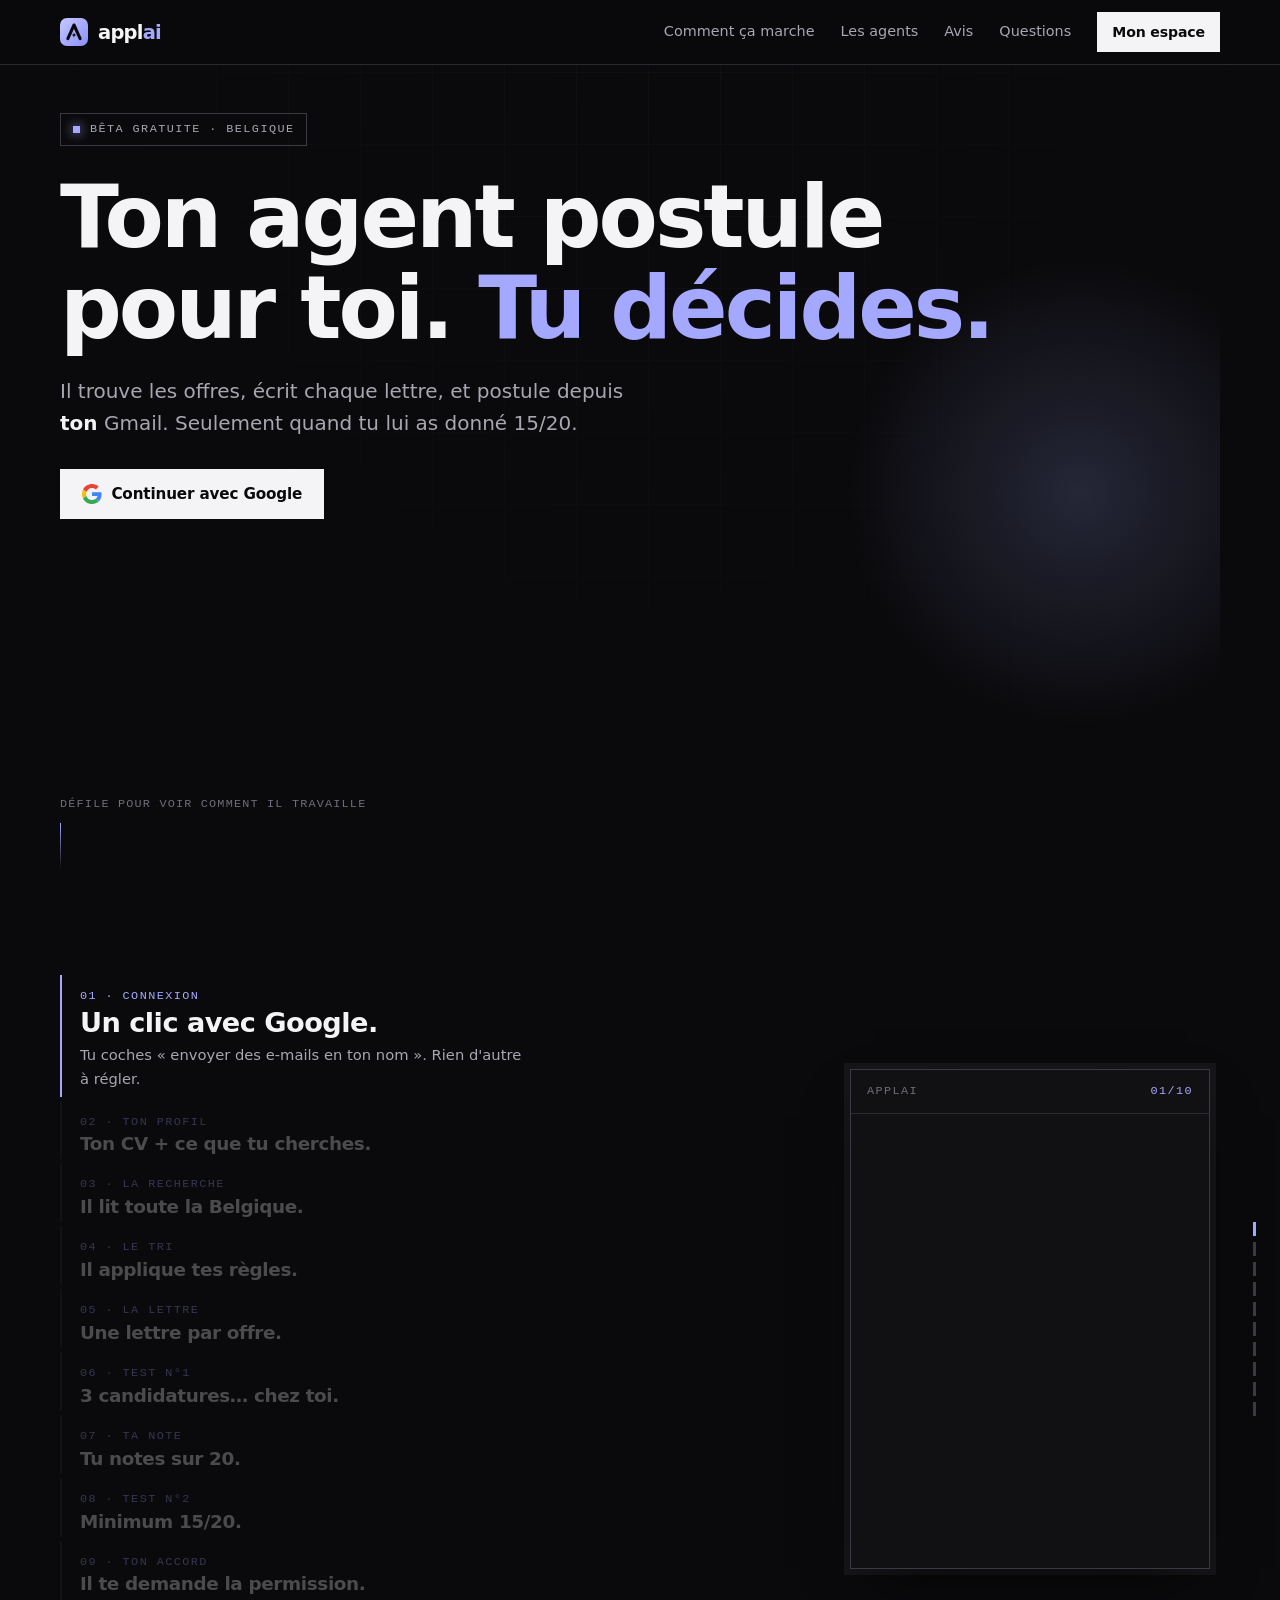
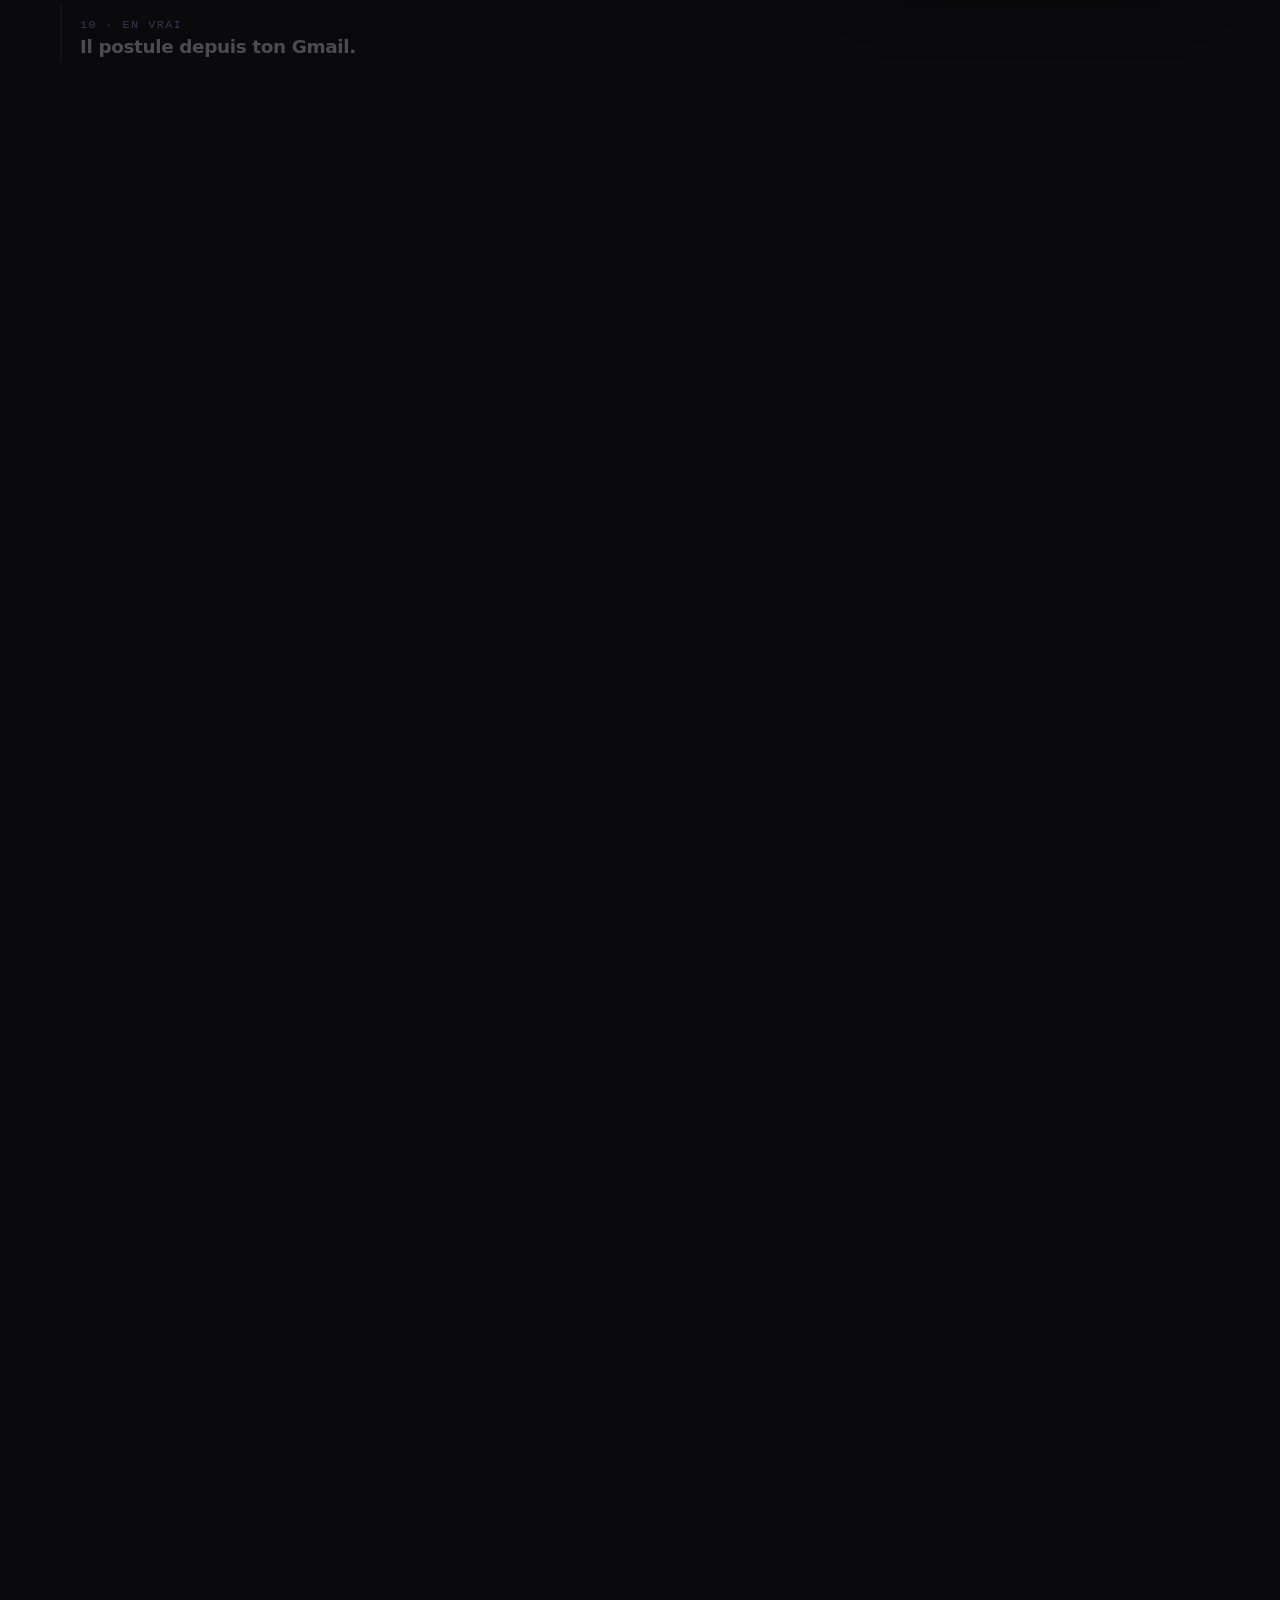
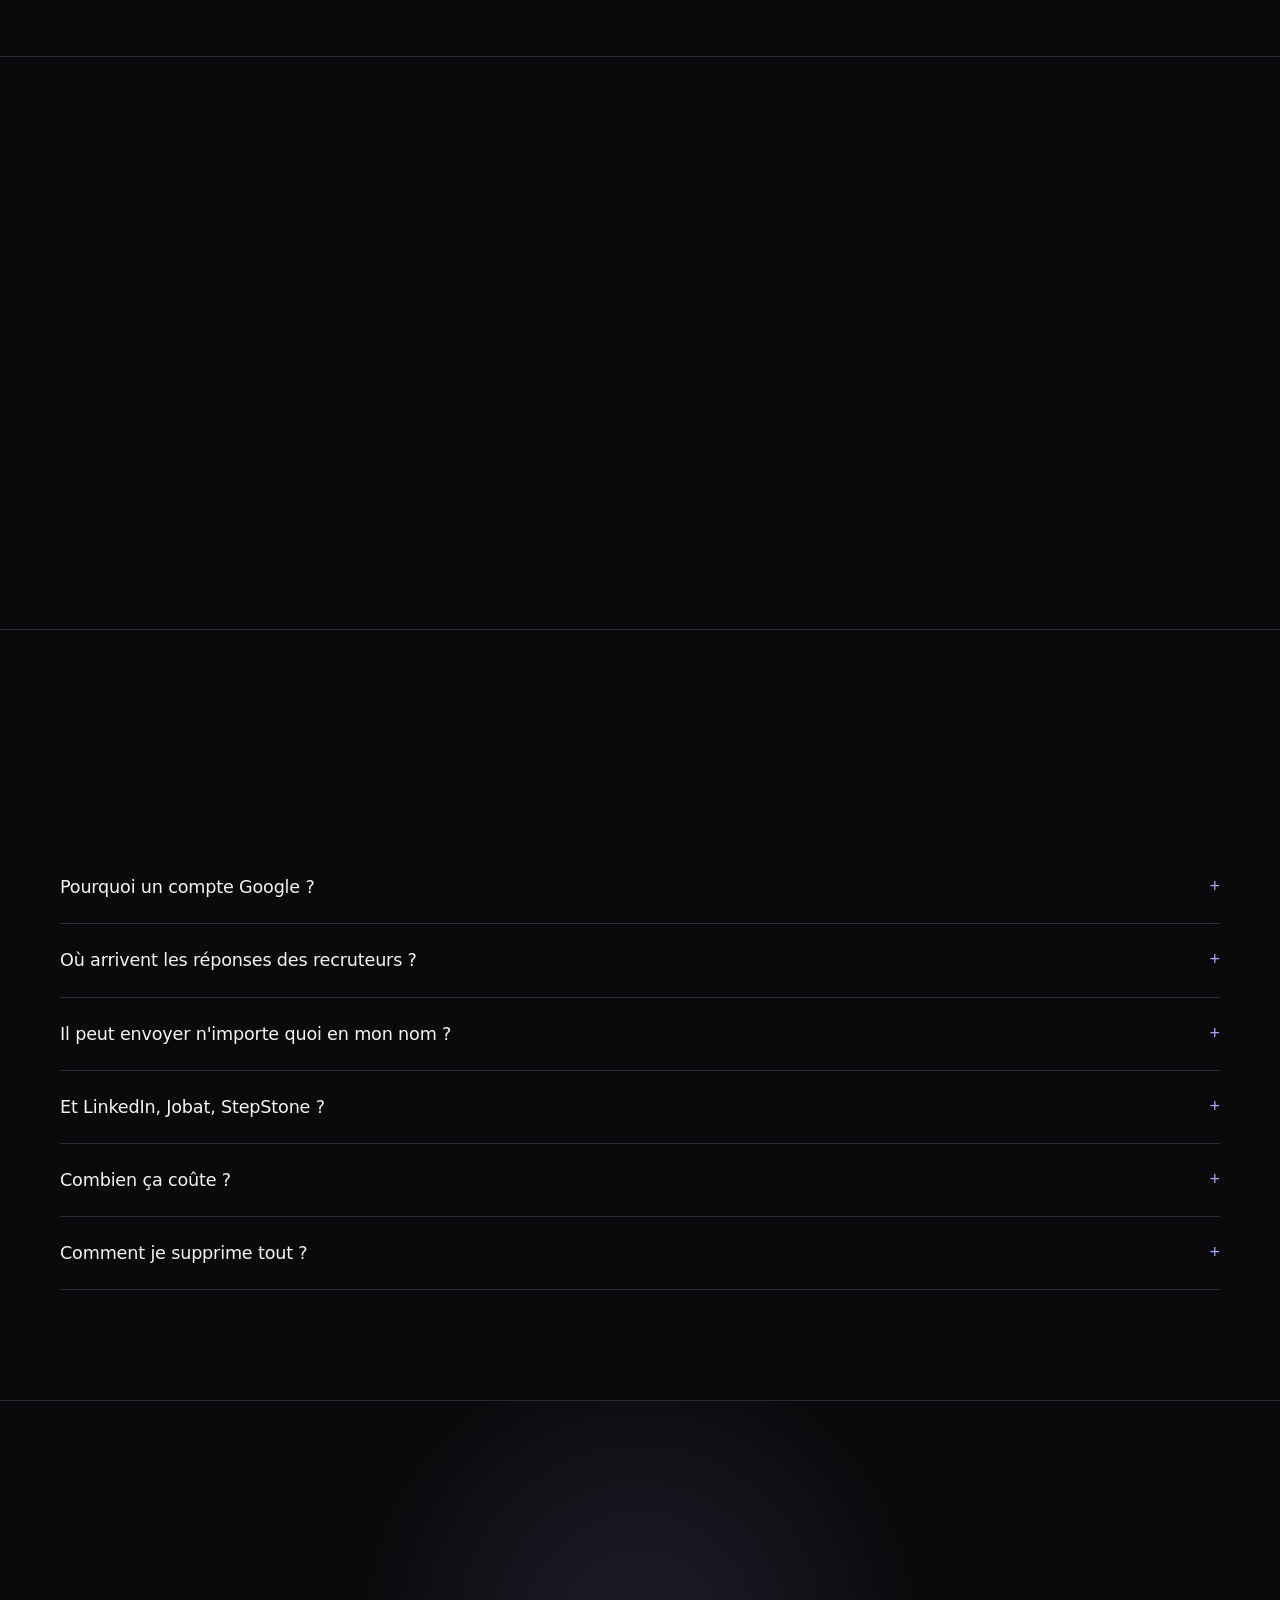
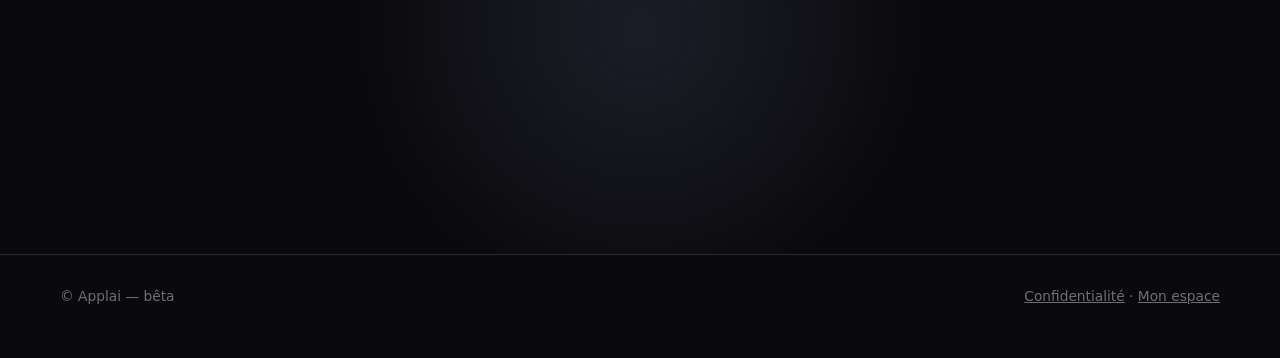
==== site/index.html @ 064c8ab3 "Phase de test : noter chaque candidature, logo Google officiel, icônes vectorielles - onglet Phase d" ====
<!doctype html>
<html lang="fr">
<head>
  <meta charset="utf-8">
  <meta name="viewport" content="width=device-width, initial-scale=1, viewport-fit=cover">
  <title>Applai — ton agent postule pour toi</title>
  <meta name="description" content="Un agent IA qui cherche les offres partout en Belgique, écrit une lettre sur mesure pour chacune et postule depuis ton Gmail, après une phase de test que tu notes sur 20.">
  <meta http-equiv="Content-Security-Policy" content="default-src 'self'; script-src 'self'; style-src 'self' https://fonts.googleapis.com; font-src https://fonts.gstatic.com; img-src 'self' data:; connect-src 'self' https://api.89-116-25-119.sslip.io; upgrade-insecure-requests; base-uri 'self'; form-action 'self'">
  <meta name="theme-color" content="#0a0a0c">
  <link rel="manifest" href="manifest.webmanifest">
  <link rel="icon" href="icones/logo.svg" type="image/svg+xml">
  <link rel="apple-touch-icon" href="icones/icone-192.png">
  <link rel="preconnect" href="https://fonts.googleapis.com">
  <link rel="preconnect" href="https://fonts.gstatic.com" crossorigin>
  <link rel="stylesheet" href="https://fonts.googleapis.com/css2?family=Geist:wght@300..700&family=Geist+Mono:wght@400..600&display=swap">
  <link rel="stylesheet" href="styles.css">
</head>
<body class="accueil">
<div class="grille" aria-hidden="true"></div>
<div class="avancee" aria-hidden="true"><span id="barre-avancee"></span></div>
<header class="entete">
  <div class="page">
    <a class="logo" href="./"><img class="logo-marque" src="icones/logo.svg" alt="" width="28" height="28"><span class="mot">appl<span class="accent">ai</span></span></a>
    <nav class="nav" aria-label="Navigation principale">
      <a href="#parcours">Comment ça marche</a>
      <a href="#agents">Les agents</a>
      <a href="#avis">Avis</a>
      <a href="#questions">Questions</a>
      <a class="bouton petit" href="app.html">Mon espace</a>
    </nav>
  </div>
</header>

<main>
  <!-- ============ TEMPS 1 : le parcours au scroll ============ -->
  <section class="page heros" id="heros">
    <div class="halo" aria-hidden="true"></div>
    <span class="surtitre mono"><span class="point"></span>Bêta gratuite · Belgique</span>
    <h1>Ton agent postule pour toi. <span class="accent">Tu décides.</span></h1>
    <p class="chapeau">Il trouve les offres, écrit chaque lettre, et postule depuis <b>ton</b> Gmail. Seulement quand tu lui as donné 15/20.</p>
    <div class="actions">
      <a class="bouton" href="app.html"><img class="g" src="icones/google.svg" alt="" width="20" height="20">Continuer avec Google</a>
    </div>
    <a class="defiler" href="#parcours"><span>Défile pour voir comment il travaille</span><i aria-hidden="true"></i></a>
  </section>

  <section class="parcours" id="parcours" aria-label="Comment ça marche, étape par étape">
    <div class="scene" id="scene" data-etape="0">
      <div class="page scene-grille">
        <ol class="legendes" id="legendes">
          <li data-etape="0"><span class="mono">01 · Connexion</span><h2>Un clic avec Google.</h2><p>Tu coches « envoyer des e-mails en ton nom ». Rien d'autre à régler.</p></li>
          <li data-etape="1"><span class="mono">02 · Ton profil</span><h2>Ton CV + ce que tu cherches.</h2><p>Avec tes mots. Il retient tout, même dans 3 semaines.</p></li>
          <li data-etape="2"><span class="mono">03 · La recherche</span><h2>Il lit toute la Belgique.</h2><p>EURES, Forem, sites d'emploi, pages carrières. Jour et nuit.</p></li>
          <li data-etape="3"><span class="mono">04 · Le tri</span><h2>Il applique tes règles.</h2><p>Ce que tu refuses est écarté. Le reste est noté sur 10.</p></li>
          <li data-etape="4"><span class="mono">05 · La lettre</span><h2>Une lettre par offre.</h2><p>Écrite pour cet employeur. Chaque fait vérifié contre ton CV.</p></li>
          <li data-etape="5"><span class="mono">06 · Test n°1</span><h2>3 candidatures… chez toi.</h2><p>Elles arrivent sur ton email, comme un recruteur les recevrait. Personne d'autre.</p></li>
          <li data-etape="6"><span class="mono">07 · Ta note</span><h2>Tu notes sur 20.</h2><p>Et tu dis ce qui ne va pas. Il corrige et retient pour toujours.</p></li>
          <li data-etape="7"><span class="mono">08 · Test n°2</span><h2>Minimum 15/20.</h2><p>Deux tests au moins. En dessous de 15, il recommence.</p></li>
          <li data-etape="8"><span class="mono">09 · Ton accord</span><h2>Il te demande la permission.</h2><p>Sans ton « oui », rien ne part chez un recruteur.</p></li>
          <li data-etape="9"><span class="mono">10 · En vrai</span><h2>Il postule depuis ton Gmail.</h2><p>Email court + CV et lettre en PDF. Il relance, trie les réponses, te prévient pour les entretiens.</p></li>
        </ol>

        <div class="ecran-demo" aria-hidden="true">
          <div class="mobile">
            <div class="mobile-haut"><span class="mono" id="mobile-titre">applai</span><span class="mono" id="compteur-etape">01/10</span></div>

            <!-- 0 · Google -->
            <div class="vignette v0">
              <div class="google-carte suit d0">
                <div class="g-logo">G</div>
                <p class="g-titre">Applai souhaite accéder à votre compte Google</p>
                <div class="g-ligne"><span class="g-case coche d1"></span>Voir votre adresse e-mail</div>
                <div class="g-ligne"><span class="g-case coche d3"></span><b>Envoyer des e-mails en votre nom</b></div>
                <div class="g-bouton presse d5">Continuer</div>
              </div>
            </div>

            <!-- 1 · CV + recherche -->
            <div class="vignette v1">
              <div class="b-moi suit d0"><span class="mini-pdf">PDF</span> cv_camille.pdf</div>
              <div class="b-moi suit d2">Juriste en droit immobilier, Bruxelles. Pas de pénal.</div>
              <div class="b-agent suit d4">CV lu ✓ Master en droit, stage de 6 mois, néerlandais B2. Je m'y mets.</div>
            </div>

            <!-- 2 · Sources -->
            <div class="vignette v2">
              <div class="grand-chiffre"><strong id="offres-lues">0</strong><span>offres lues</span></div>
              <div class="pluie">
                <span>EURES</span><span>Forem</span><span>LexGO</span><span>Indeed</span><span>Google Jobs</span>
                <span>Actiris</span><span>VDAB</span><span>Pages carrières</span><span>Alertes LinkedIn</span>
              </div>
            </div>

            <!-- 3 · Tri -->
            <div class="vignette v3">
              <div class="offre ko suit d0"><b>Stagiaire – droit pénal</b><span>écartée : pénal</span></div>
              <div class="offre ko suit d1"><b>Paralegal (NL exigé)</b><span>écartée : langue</span></div>
              <div class="offre ok suit d2"><b>Juriste immobilier · Cabinet Lumen</b><span class="score">9/10</span></div>
              <div class="offre ok suit d3"><b>Collaborateur · Delta &amp; Associés</b><span class="score">8/10</span></div>
            </div>

            <!-- 4 · Lettre -->
            <div class="vignette v4">
              <div class="lettre">
                <i></i><i></i><i class="court"></i><i></i><i></i><i class="court"></i><i></i><i class="court"></i>
              </div>
              <div class="verifs">
                <span class="suit d3">✓ Stage de 6 mois</span><span class="suit d4">✓ Néerlandais B2</span><span class="suit d5">✓ Mémoire en copropriété</span>
              </div>
            </div>

            <!-- 5 · Test n°1 : envoi chez soi -->
            <div class="vignette v5">
              <div class="trajet">
                <div class="enveloppe d0">✉</div><div class="enveloppe d1">✉</div><div class="enveloppe d2">✉</div>
              </div>
              <div class="destinations">
                <div class="dest toi">Ta boîte<br><b>camille@gmail.com</b></div>
                <div class="dest recruteur">Recruteur<br><b>rien reçu</b></div>
              </div>
            </div>

            <!-- 6 · Note 1 -->
            <div class="vignette v6">
              <div class="note-geante"><strong id="note-1">0</strong><small>/20</small></div>
              <div class="jauge"><span id="jauge-1"></span><i class="seuil-15"></i></div>
              <div class="b-moi suit d3">« Trop formel, parle de mon Erasmus »</div>
              <div class="b-agent suit d5">Noté. Je réécris et je retiens pour toutes les lettres.</div>
            </div>

            <!-- 7 · Note 2 -->
            <div class="vignette v7">
              <div class="note-geante"><strong id="note-2">0</strong><small>/20</small></div>
              <div class="jauge"><span id="jauge-2"></span><i class="seuil-15"></i></div>
              <div class="feu" id="feu">Feu vert : ≥ 15/20</div>
            </div>

            <!-- 8 · Accord -->
            <div class="vignette v8">
              <div class="b-agent suit d0">Test n°2 réussi : 16/20. Je peux écrire aux recruteurs ?</div>
              <div class="choix-demo suit d2"><span class="oui presse d4">✓ Oui, envoie</span><span>Encore un test</span></div>
            </div>

            <!-- 9 · En vrai -->
            <div class="vignette v9">
              <div class="mail suit d0">
                <div><span class="mono">De</span> Camille Dupont &lt;camille@gmail.com&gt;</div>
                <div><span class="mono">À</span> rh@cabinet-lumen.be</div>
                <div class="pj suit d2"><span class="mini-pdf">PDF</span> CV <span class="mini-pdf">PDF</span> Lettre</div>
              </div>
              <div class="notif suit d4">📅 Entretien proposé jeudi 14h — tu confirmes ?</div>
            </div>
          </div>
        </div>
      </div>
      <div class="points" id="points" aria-hidden="true"></div>
    </div>
  </section>

  <!-- ============ TEMPS 2 : le site d'information ============ -->
  <section class="section" id="chiffres">
    <div class="page">
      <div class="tete apparait"><span class="mono">En chiffres</span><div><h2>L'essentiel, d'un coup d'œil.</h2></div></div>
      <div class="chiffres apparait">
        <div><strong data-compte="20" data-suffixe="+">0</strong><span>sources lues en continu</span></div>
        <div><strong data-compte="26000" data-suffixe="+">0</strong><span>offres publiques en Belgique</span></div>
        <div><strong>15/20</strong><span>minimum, 2 tests, avant tout envoi</span></div>
        <div><strong>0 €</strong><span>pendant la bêta</span></div>
      </div>
    </div>
  </section>

  <section class="section" id="agents">
    <div class="page">
      <div class="tete apparait"><span class="mono">Les agents</span>
        <div><h2>Un agent par métier.</h2><p>Chacun connaît les bons sites et les codes de son domaine.</p></div>
      </div>
      <div class="agents apparait" id="liste-agents"></div>
    </div>
  </section>

  <section class="section" id="recu">
    <div class="page">
      <div class="tete apparait"><span class="mono">Ce que reçoit le recruteur</span>
        <div><h2>Une vraie candidature. De ta vraie adresse.</h2></div>
      </div>
      <div class="atouts apparait">
        <div class="atout lumiere"><div class="icone">@</div><h3>Depuis ton Gmail</h3><p>Pas d'adresse inconnue : le mail part de ton compte, il apparaît dans tes « Envoyés ».</p></div>
        <div class="atout lumiere"><div class="icone">✎</div><h3>Un email court</h3><p>Trois phrases, personnalisées. Pas de pavé.</p></div>
        <div class="atout lumiere"><div class="icone">▤</div><h3>CV + lettre en PDF</h3><p>Deux pièces jointes propres, nommées à ton nom.</p></div>
      </div>
    </div>
  </section>

  <section class="section" id="avis">
    <div class="page">
      <div class="tete apparait"><span class="mono">Avis</span>
        <div><h2>Ce qu'en disent les utilisateurs.</h2><p>Les avis des bêta-testeurs, publiés tels quels.</p></div>
      </div>
      <div class="avis apparait" id="liste-avis"></div>
    </div>
  </section>

  <section class="section" id="securite">
    <div class="page">
      <div class="tete apparait"><span class="mono">Sécurité</span><div><h2>Tes données sont à toi.</h2></div></div>
      <div class="securite apparait">
        <ul>
          <li><b>Envoyer, jamais lire</b>On demande seulement le droit d'envoyer. On ne lit pas ta boîte Gmail.</li>
          <li><b>Rien ne part sans toi</b>Phase de test obligatoire, puis ton accord explicite.</li>
          <li><b>Un espace isolé</b>Ton agent ne voit que ton dossier.</li>
        </ul>
        <ul>
          <li><b>Autorisation chiffrée</b>Gardée chiffrée sur notre serveur, jamais transmise à l'agent.</li>
          <li><b>Retirable à tout moment</b>Supprime ton compte, ou retire l'accès dans ton compte Google.</li>
          <li><b>Pas de revente</b>Tes données servent uniquement à ton agent.</li>
        </ul>
      </div>
    </div>
  </section>

  <section class="section" id="installer">
    <div class="page">
      <div class="tete apparait"><span class="mono">Sur ton téléphone</span>
        <div><h2>Installe-le comme une app.</h2><p>Pas de store. 10 secondes.</p></div>
      </div>
      <div class="installer apparait">
        <div class="telephone lumiere"><h3>iPhone · Safari</h3><ol>
          <li><span>Touche <kbd>Partager</kbd>.</span></li>
          <li><span>Choisis <kbd>Sur l'écran d'accueil</kbd>.</span></li></ol></div>
        <div class="telephone lumiere"><h3>Android · Chrome</h3><ol>
          <li><span>Touche le menu <kbd>⋮</kbd>.</span></li>
          <li><span>Choisis <kbd>Installer l'application</kbd>.</span></li></ol></div>
      </div>
    </div>
  </section>

  <section class="section faq" id="questions">
    <div class="page">
      <div class="tete apparait"><span class="mono">Questions</span><div><h2>Les questions qu'on nous pose.</h2></div></div>
      <details><summary>Pourquoi un compte Google ?</summary><p>Pour que tes candidatures partent de ta vraie adresse Gmail. Un recruteur répond à une personne, pas à une adresse inconnue. Tu donnes seulement le droit d'envoyer : on ne lit jamais tes emails.</p></details>
      <details><summary>Où arrivent les réponses des recruteurs ?</summary><p>Dans ta boîte Gmail, comme d'habitude. Transfère-les à ton agent (ou dis-lui « j'ai un entretien jeudi ») et il s'occupe de la suite.</p></details>
      <details><summary>Il peut envoyer n'importe quoi en mon nom ?</summary><p>Non. Pendant la phase de test, tout arrive chez toi. Ensuite, chaque lettre est relue par un second agent qui vérifie chaque fait contre ton CV, et un contrôle automatique bloque les erreurs juste avant l'envoi.</p></details>
      <details><summary>Et LinkedIn, Jobat, StepStone ?</summary><p>On ne se connecte jamais à ces sites (leurs règles l'interdisent). Leurs offres arrivent quand même via Google Jobs, le Forem, EURES et tes alertes emploi.</p></details>
      <details><summary>Combien ça coûte ?</summary><p>La bêta est gratuite.</p></details>
      <details><summary>Comment je supprime tout ?</summary><p>Réglages → « Supprimer mon compte ». Tout est effacé, et l'autorisation Gmail est retirée chez Google.</p></details>
    </div>
  </section>

  <section class="appel">
    <div class="page apparait">
      <h2>Ton prochain job commence par <span class="accent">une bonne lettre</span>.</h2>
      <a class="bouton vert" href="app.html"><img class="g" src="icones/google.svg" alt="" width="20" height="20">Commencer avec Google</a>
    </div>
  </section>
</main>

<a class="bouton cta-flottant" id="cta-flottant" href="app.html"><img class="g" src="icones/google.svg" alt="" width="20" height="20">Commencer</a>

<footer class="pied">
  <div class="page"><span>© Applai — bêta</span><span><a href="confidentialite.html">Confidentialité</a> · <a href="app.html">Mon espace</a></span></div>
</footer>
<script src="config.js"></script>
<script src="accueil.js"></script>
</body>
</html>
---- site/styles.css ----
/* Agents Emploi — DA : noir / gris, texte blanc, formes carrées, un seul accent : mauve clair tirant vers le bleu. */
[hidden] { display: none !important; }
:root {
  --fond: #0a0a0c;
  --fond-2: #111114;
  --surface: #16161a;
  --surface-2: #1d1d22;
  --trait: #2a2a31;
  --trait-2: #3a3a43;
  --texte: #f4f4f6;
  --texte-2: #a7a7b2;
  --texte-3: #6e6e7a;
  --accent: #a5a8ff;          /* mauve clair qui tire vers le bleu */
  --accent-2: #c7c9ff;
  --accent-fond: rgba(165, 168, 255, .1);
  --accent-trait: rgba(165, 168, 255, .35);
  --ko: #ff8a8a;
  --sans: "Geist", "Inter", system-ui, -apple-system, "Segoe UI", sans-serif;
  --mono: "Geist Mono", ui-monospace, "SF Mono", Menlo, monospace;
  --ombre: 0 24px 60px -24px rgba(0, 0, 0, .8);
  color-scheme: dark;
}
*, *::before, *::after { box-sizing: border-box; }
html { -webkit-text-size-adjust: 100%; scroll-behavior: smooth; }
body { margin: 0; background: var(--fond); color: var(--texte); font: 16px/1.6 var(--sans); -webkit-font-smoothing: antialiased; }
img, svg { max-width: 100%; display: block; }
a { color: inherit; }
::selection { background: var(--accent); color: var(--fond); }
h1, h2, h3 { font-weight: 600; line-height: 1.05; letter-spacing: -.035em; margin: 0; }
h1 { font-size: clamp(2.6rem, 7.4vw, 5.4rem); }
h2 { font-size: clamp(2rem, 4.6vw, 3.3rem); }
h3 { font-size: 1.2rem; letter-spacing: -.02em; }
p { margin: 0 0 1em; }
.accent { color: var(--accent); }
.mono { font-family: var(--mono); font-size: .74rem; letter-spacing: .12em; text-transform: uppercase; color: var(--texte-3); }
.page { width: min(1160px, 100% - 32px); margin-inline: auto; }
.cache { position: absolute !important; width: 1px; height: 1px; overflow: hidden; clip: rect(0 0 0 0); }
.large { width: 100%; }
.sous { color: var(--texte-2); }
.serre { margin: 6px 0 12px; }
.titre-agents { margin: 12px 0 10px; }

/* Grille de fond (le côté « carré ») */
.grille { position: fixed; inset: 0; pointer-events: none; z-index: -1;
  background-image: linear-gradient(var(--trait) 1px, transparent 1px), linear-gradient(90deg, var(--trait) 1px, transparent 1px);
  background-size: 72px 72px; opacity: .22;
  mask-image: radial-gradient(ellipse at 50% 0%, #000 0%, transparent 70%); -webkit-mask-image: radial-gradient(ellipse at 50% 0%, #000 0%, transparent 70%); }

/* ---------- Boutons ---------- */
.bouton {
  position: relative; display: inline-flex; align-items: center; justify-content: center; gap: .6em; min-height: 50px;
  padding: .75em 1.4em; border: 1px solid var(--texte); background: var(--texte); color: var(--fond);
  font: 600 .95rem var(--sans); letter-spacing: -.01em; text-decoration: none; cursor: pointer; border-radius: 0;
  transition: background .2s, color .2s, border-color .2s, transform .2s, box-shadow .2s;
}
.bouton:hover { background: var(--accent); border-color: var(--accent); box-shadow: 0 0 0 4px var(--accent-fond); }
.bouton .fleche { transition: transform .2s; }
.bouton:hover .fleche { transform: translateX(4px); }
.bouton.clair { background: transparent; color: var(--texte); border-color: var(--trait-2); }
.bouton.clair:hover { border-color: var(--accent); color: var(--accent); background: var(--accent-fond); box-shadow: none; }
.bouton.vert, .bouton.terre { background: var(--accent); border-color: var(--accent); color: var(--fond); }
.bouton.vert:hover, .bouton.terre:hover { background: var(--accent-2); border-color: var(--accent-2); }
.bouton.petit { min-height: 40px; padding: .45em 1em; font-size: .88rem; }
.bouton[disabled] { opacity: .5; cursor: wait; }
:focus-visible { outline: 2px solid var(--accent); outline-offset: 3px; }

/* ---------- En-tête ---------- */
.entete { position: sticky; top: 0; z-index: 20; backdrop-filter: blur(14px); -webkit-backdrop-filter: blur(14px);
  background: rgba(10, 10, 12, .72); border-bottom: 1px solid var(--trait); }
.entete .page { display: flex; align-items: center; justify-content: space-between; gap: 16px; height: 64px; }
.logo { display: flex; align-items: center; gap: 10px; font: 600 1.02rem var(--sans); letter-spacing: -.02em; text-decoration: none; }
.logo { gap: 9px; font-size: 1.22rem; letter-spacing: -.04em; }
.logo-marque { width: 28px; height: 28px; display: block; margin-right: 1px; }
.nav { display: flex; gap: 26px; align-items: center; }
.nav a { text-decoration: none; color: var(--texte-2); font-size: .9rem; transition: color .2s; }
.nav a:hover { color: var(--texte); }
@media (max-width: 800px) { .nav a:not(.bouton) { display: none; } }

/* ---------- Héros (court : l'explication vient en défilant) ---------- */
.heros { position: relative; overflow-x: clip; min-height: calc(100svh - 64px); display: flex; flex-direction: column; justify-content: center;
  align-items: flex-start; padding: 48px 0 32px; }
.heros .surtitre { display: inline-flex; gap: 10px; align-items: center; padding: 6px 12px; border: 1px solid var(--trait-2);
  margin-bottom: 26px; color: var(--texte-2); }
.point { width: 7px; height: 7px; background: var(--accent); box-shadow: 0 0 12px var(--accent); animation: pulse 2s infinite; }
@keyframes pulse { 50% { opacity: .35; } }
.heros h1 { max-width: 12em; }
.heros p.chapeau { font-size: clamp(1.05rem, 2.6vw, 1.25rem); color: var(--texte-2); max-width: 30em; margin: 22px 0 30px; }
.heros p.chapeau b { color: var(--texte); font-weight: 600; }
.heros .actions { display: flex; flex-wrap: wrap; gap: 12px; }
.halo { position: absolute; width: 520px; height: 520px; right: -120px; top: 20%;
  background: radial-gradient(circle, rgba(165, 168, 255, .18), transparent 65%); pointer-events: none; z-index: -1;
  animation: respire 7s ease-in-out infinite; }
@keyframes respire { 50% { transform: scale(1.15); opacity: .7; } }
.defiler { margin-top: auto; padding-top: 48px; display: inline-flex; flex-direction: column; gap: 12px; text-decoration: none;
  font: 500 .74rem var(--mono); letter-spacing: .1em; text-transform: uppercase; color: var(--texte-3); }
.defiler i { width: 1px; height: 46px; background: linear-gradient(var(--accent), transparent); position: relative; overflow: hidden; }
.defiler i::after { content: ""; position: absolute; left: 0; top: -40%; width: 1px; height: 40%; background: var(--texte);
  animation: descend 1.8s ease-in-out infinite; }
@keyframes descend { to { top: 110%; } }
/* Logo Google officiel (SVG) : sur fond blanc, comme le demandent les règles de marque de Google */
.g { width: 20px; height: 20px; display: inline-block; flex: none; }
.bouton.vert .g, .bouton.cta-flottant .g { background: #fff; padding: 2px; width: 22px; height: 22px; }

/* Barre d'avancement (haut de l'écran) */
.avancee { position: fixed; top: 0; left: 0; right: 0; height: 2px; z-index: 40; pointer-events: none; }
.avancee span { display: block; height: 100%; background: var(--accent); transform: scaleX(0); transform-origin: 0 50%; }

/* Bande défilante des sources */
.sources { border-top: 1px solid var(--trait); border-bottom: 1px solid var(--trait); overflow: hidden; background: var(--fond-2); }
.defile { display: flex; gap: 48px; width: max-content; padding: 18px 0; animation: defile 38s linear infinite; }
.defile span { font: 500 .85rem var(--mono); color: var(--texte-3); white-space: nowrap; letter-spacing: .06em; text-transform: uppercase; }
.defile span::before { content: "◆ "; color: var(--accent); }
.sources:hover .defile { animation-play-state: paused; }
@keyframes defile { to { transform: translateX(-50%); } }

/* ---------- Sections ---------- */
.section { padding: 110px 0; border-bottom: 1px solid var(--trait); }
.section .tete { display: grid; grid-template-columns: 220px 1fr; gap: 28px; margin-bottom: 56px; }
.section .tete .mono { padding-top: 12px; color: var(--accent); }
.section .tete p { color: var(--texte-2); font-size: 1.08rem; max-width: 40em; margin-top: 16px; }
@media (max-width: 800px) { .section { padding: 72px 0; } .section .tete { grid-template-columns: 1fr; gap: 8px; margin-bottom: 36px; } }

/* Apparition au défilement */
.apparait { opacity: 0; transform: translateY(18px); transition: opacity .7s ease, transform .7s ease; }
.apparait.visible { opacity: 1; transform: none; }

/* Cartes à halo qui suit la souris */
.lumiere { position: relative; background: var(--surface); border: 1px solid var(--trait); overflow: hidden; }
.lumiere::before { content: ""; position: absolute; inset: 0; opacity: 0; transition: opacity .3s; pointer-events: none;
  background: radial-gradient(380px circle at var(--x, 50%) var(--y, 50%), rgba(165, 168, 255, .12), transparent 60%); }
.lumiere:hover::before { opacity: 1; }
.lumiere:hover { border-color: var(--trait-2); }

.etapes { display: grid; grid-template-columns: repeat(4, 1fr); gap: 1px; background: var(--trait); border: 1px solid var(--trait); }
.etape { padding: 30px 26px 34px; border: 0; }
.etape .num { font: 500 .8rem var(--mono); color: var(--accent); display: block; margin-bottom: 44px; }
.etape h3 { margin-bottom: 10px; }
.etape p { color: var(--texte-2); font-size: .94rem; margin: 0; }
@media (max-width: 920px) { .etapes { grid-template-columns: 1fr 1fr; } }
@media (max-width: 560px) { .etapes { grid-template-columns: 1fr; } }

.agents { display: grid; grid-template-columns: repeat(auto-fill, minmax(280px, 1fr)); gap: 16px; }
.agent { padding: 28px; display: flex; flex-direction: column; gap: 10px; text-align: left; font: inherit; color: inherit;
  background: var(--surface); border: 1px solid var(--trait); position: relative; overflow: hidden; transition: border-color .2s, transform .2s; }
.agent .emoji { font-size: 1.7rem; width: 52px; height: 52px; display: grid; place-items: center; background: var(--surface-2); border: 1px solid var(--trait); }
.agent .titre { color: var(--texte-3); font-size: .9rem; }
.agent p { color: var(--texte-2); font-size: .94rem; margin: 0; flex: 1; }
.agent .exemples { display: flex; flex-wrap: wrap; gap: 6px; }
.agent .exemples span { font: .72rem var(--mono); padding: 4px 8px; border: 1px solid var(--trait-2); color: var(--texte-2); }
.agent.bientot { opacity: .45; }
.agent .etiquette { position: absolute; top: 18px; right: 18px; }
button.agent { cursor: pointer; }
button.agent:hover:not([disabled]) { border-color: var(--accent); transform: translateY(-3px); }

.etiquette { font: 500 .66rem var(--mono); text-transform: uppercase; letter-spacing: .1em; padding: 4px 8px;
  border: 1px solid var(--trait-2); color: var(--texte-2); }
.etiquette.vert, .etiquette.terre { border-color: var(--accent-trait); color: var(--accent); background: var(--accent-fond); }
.etiquette.or { border-color: var(--trait-2); color: var(--texte); }

/* Barème interactif */
.bareme { padding: 34px; }
.essai-note { display: grid; grid-template-columns: 1fr 260px; gap: 36px; align-items: center; }
.essai-note .valeur { font: 600 5rem/1 var(--sans); letter-spacing: -.05em; }
.essai-note .valeur small { font-size: 1.4rem; color: var(--texte-3); }
.verdict { margin-top: 10px; font: 500 .9rem var(--mono); color: var(--texte-2); min-height: 2.8em; }
.verdict.ok { color: var(--accent); }
@media (max-width: 760px) { .essai-note { grid-template-columns: 1fr; } }
.regle { position: relative; height: 46px; margin: 22px 0 8px; background: var(--surface-2); border: 1px solid var(--trait); overflow: hidden; }
.regle .remplissage { position: absolute; inset: 0 auto 0 0; width: 0; background: var(--texte-3); transition: width .25s, background .25s; }
.regle .remplissage.ok { background: var(--accent); }
.regle .seuil { position: absolute; left: 75%; top: 0; bottom: 0; border-left: 2px dashed var(--accent); }
.regle .seuil span { position: absolute; left: 8px; top: 13px; font: 500 .72rem var(--mono); color: var(--accent); white-space: nowrap; }
.regle .curseur { position: absolute; top: 50%; width: 14px; height: 30px; margin: -15px 0 0 -7px; background: var(--texte); }
.graduations { display: flex; justify-content: space-between; font: .72rem var(--mono); color: var(--texte-3); }
input[type=range] { -webkit-appearance: none; appearance: none; width: 100%; height: 36px; background: transparent; cursor: pointer; }
input[type=range]::-webkit-slider-runnable-track { height: 4px; background: var(--trait-2); }
input[type=range]::-moz-range-track { height: 4px; background: var(--trait-2); }
input[type=range]::-webkit-slider-thumb { -webkit-appearance: none; width: 20px; height: 20px; margin-top: -8px; background: var(--accent); border: 0; border-radius: 0; }
input[type=range]::-moz-range-thumb { width: 20px; height: 20px; background: var(--accent); border: 0; border-radius: 0; }
.tours { display: grid; grid-template-columns: repeat(3, 1fr); gap: 1px; margin-top: 30px; background: var(--trait); border: 1px solid var(--trait); }
.tour { background: var(--surface); padding: 20px; color: var(--texte-2); font-size: .92rem; }
.tour b { display: block; color: var(--texte); font-size: 1.25rem; margin: 12px 0 6px; letter-spacing: -.02em; }
@media (max-width: 640px) { .tours { grid-template-columns: 1fr; } }

.atouts { display: grid; grid-template-columns: repeat(3, 1fr); gap: 1px; background: var(--trait); border: 1px solid var(--trait); }
.atout { padding: 30px; border: 0; }
.atout h3 { margin: 18px 0 8px; }
.atout p { color: var(--texte-2); font-size: .93rem; margin: 0; }
.atout .icone { width: 40px; height: 40px; display: grid; place-items: center; border: 1px solid var(--trait-2); font-size: 1.1rem; }
@media (max-width: 920px) { .atouts { grid-template-columns: 1fr 1fr; } }
@media (max-width: 560px) { .atouts { grid-template-columns: 1fr; } }

.chiffres { display: grid; grid-template-columns: repeat(4, 1fr); gap: 1px; background: var(--trait); border: 1px solid var(--trait); margin-top: 16px; }
.chiffres div { background: var(--fond-2); padding: 26px; }
.chiffres strong { display: block; font: 600 2.4rem/1 var(--sans); letter-spacing: -.04em; color: var(--texte); }
.chiffres span { color: var(--texte-3); font-size: .86rem; }
@media (max-width: 760px) { .chiffres { grid-template-columns: 1fr 1fr; } }

.securite { display: grid; grid-template-columns: 1fr 1fr; gap: 16px; }
.securite ul { list-style: none; padding: 0; margin: 0; display: flex; flex-direction: column; gap: 16px; }
.securite li { padding: 20px 22px; border-left: 2px solid var(--accent); background: var(--surface); color: var(--texte-2); font-size: .94rem; }
.securite li b { color: var(--texte); display: block; margin-bottom: 4px; }
@media (max-width: 760px) { .securite { grid-template-columns: 1fr; } }

.installer { display: grid; grid-template-columns: 1fr 1fr; gap: 16px; }
.telephone { padding: 30px; }
.telephone ol { padding: 0; margin: 18px 0 0; list-style: none; counter-reset: p; }
.telephone li { counter-increment: p; display: flex; gap: 14px; margin-bottom: 14px; color: var(--texte-2); }
.telephone li::before { content: counter(p); font: 500 .8rem var(--mono); color: var(--fond); background: var(--accent);
  min-width: 24px; height: 24px; display: grid; place-items: center; }
.telephone kbd { font: .8rem var(--mono); border: 1px solid var(--trait-2); padding: 1px 6px; color: var(--texte); }
@media (max-width: 760px) { .installer { grid-template-columns: 1fr; } }

.faq details { border-bottom: 1px solid var(--trait); }
.faq summary { cursor: pointer; font-size: 1.1rem; font-weight: 500; letter-spacing: -.01em; list-style: none; padding: 22px 0;
  display: flex; justify-content: space-between; gap: 16px; }
.faq summary::-webkit-details-marker { display: none; }
.faq summary::after { content: "+"; font-family: var(--mono); color: var(--accent); transition: transform .2s; }
.faq details[open] summary::after { transform: rotate(45deg); }
.faq details p { color: var(--texte-2); margin: 0 0 22px; max-width: 48em; }

.appel { text-align: center; padding: 130px 0; position: relative; overflow: hidden; }
.appel h2 { max-width: 15em; margin: 0 auto 32px; }
.appel::before { content: ""; position: absolute; left: 50%; top: 50%; width: 700px; height: 700px; transform: translate(-50%, -50%);
  background: radial-gradient(circle, rgba(165, 168, 255, .12), transparent 60%); z-index: -1; }
.pied { border-top: 1px solid var(--trait); padding: 30px 0 48px; color: var(--texte-3); font-size: .86rem; }
.pied .page { display: flex; justify-content: space-between; flex-wrap: wrap; gap: 14px; }

/* ---------- Application ---------- */
.ecran { min-height: 100dvh; display: grid; place-items: center; padding: 24px 16px; }
.boite { width: min(440px, 100%); background: var(--surface); border: 1px solid var(--trait); padding: 36px 30px; box-shadow: var(--ombre); }
.boite h1 { font-size: 2.2rem; margin: 26px 0 8px; }
.boite p.sous { margin-bottom: 26px; }
.champ { display: flex; flex-direction: column; gap: 8px; margin-bottom: 14px; }
.champ label { font: 500 .72rem var(--mono); text-transform: uppercase; letter-spacing: .1em; color: var(--texte-3); }
input[type=email], input[type=text], input[type=number], textarea {
  width: 100%; font: inherit; color: var(--texte); background: var(--fond); border: 1px solid var(--trait-2); border-radius: 0;
  padding: 13px 14px; min-height: 50px; transition: border-color .2s, box-shadow .2s; }
input:focus, textarea:focus { border-color: var(--accent); box-shadow: 0 0 0 3px var(--accent-fond); outline: none; }
input::placeholder, textarea::placeholder { color: var(--texte-3); }
.code { font: 500 1.6rem var(--mono) !important; letter-spacing: .55em; text-align: center; }
.separateur { display: flex; align-items: center; gap: 12px; color: var(--texte-3); font: .72rem var(--mono); text-transform: uppercase; letter-spacing: .1em; margin: 22px 0; }
.separateur::before, .separateur::after { content: ""; flex: 1; height: 1px; background: var(--trait); }
.fournisseurs { display: flex; flex-direction: column; gap: 10px; }
.fournisseurs .bouton { width: 100%; }
#bouton-google { min-height: 44px; display: flex; justify-content: center; }
.erreur { color: var(--ko); font-size: .9rem; min-height: 1.4em; margin: 10px 0 0; }
.erreur.info { color: var(--texte-3); }
.petit-texte { color: var(--texte-3); font-size: .82rem; margin-top: 18px; }

.coque { display: grid; grid-template-columns: 248px 1fr; min-height: 100dvh; }
.cote { border-right: 1px solid var(--trait); padding: 20px 14px; display: flex; flex-direction: column; gap: 4px; position: sticky; top: 0;
  height: 100dvh; background: var(--fond-2); }
.cote .logo { margin: 4px 6px 28px; }
.onglet { position: relative; display: flex; align-items: center; gap: 12px; padding: 12px 14px; border: 0; border-left: 2px solid transparent;
  background: none; font: 500 .94rem var(--sans); color: var(--texte-2); cursor: pointer; text-align: left; transition: background .2s, color .2s; }
.onglet:hover { background: var(--surface); color: var(--texte); }
.onglet[aria-selected="true"] { background: var(--surface-2); color: var(--texte); border-left-color: var(--accent); }
.onglet .icone { width: 20px; text-align: center; filter: grayscale(1); }
.onglet[aria-selected="true"] .icone { filter: none; }
.onglet .pastille { margin-left: auto; min-width: 20px; height: 20px; background: var(--accent); color: var(--fond); font: 600 .7rem var(--mono);
  display: grid; place-items: center; padding: 0 5px; }
.cote .bas { margin-top: auto; padding: 0 6px; font: .76rem var(--mono); color: var(--texte-3); word-break: break-all; }
.principal { display: flex; flex-direction: column; min-width: 0; height: 100dvh; }
.barre { display: flex; align-items: center; gap: 12px; padding: 0 24px; height: 64px; border-bottom: 1px solid var(--trait); flex: none; }
.barre h2 { font-size: 1.15rem; letter-spacing: -.02em; }
.barre .etat { margin-left: auto; display: inline-flex; gap: 8px; align-items: center; }
.barre .etat::before { content: ""; width: 6px; height: 6px; background: var(--accent); box-shadow: 0 0 10px var(--accent); animation: pulse 2s infinite; }
.vue { flex: 1; overflow-y: auto; padding: 24px; }
@media (max-width: 820px) {
  .coque { grid-template-columns: 1fr; }
  .cote { position: fixed; bottom: 0; left: 0; right: 0; top: auto; height: auto; flex-direction: row; z-index: 30;
    padding: 0 0 env(safe-area-inset-bottom); border-right: 0; border-top: 1px solid var(--trait); gap: 0; }
  .cote .logo, .cote .bas { display: none; }
  .onglet { flex-direction: column; gap: 3px; font-size: .68rem; padding: 10px 4px; flex: 1; align-items: center; border-left: 0; border-top: 2px solid transparent; }
  .onglet[aria-selected="true"] { border-top-color: var(--accent); }
  .onglet .icone { font-size: 1.15rem; }
  .onglet .pastille { position: absolute; top: 6px; left: 50%; margin-left: 8px; min-width: 16px; height: 16px; font-size: .6rem; }
  .principal { height: calc(100dvh - 62px - env(safe-area-inset-bottom)); }
  .barre { padding: 0 16px; height: 56px; }
  .vue { padding: 16px; }
}

/* Discussion */
.fil { display: flex; flex-direction: column; gap: 14px; max-width: 780px; margin: 0 auto; padding-bottom: 12px; }
.bulle { max-width: min(580px, 88%); padding: 13px 16px; white-space: pre-wrap; word-wrap: break-word; font-size: .95rem; line-height: 1.55;
  animation: entre .3s ease both; }
@keyframes entre { from { opacity: 0; transform: translateY(8px); } }
.bulle.de-agent { align-self: flex-start; background: var(--surface); border: 1px solid var(--trait); border-left: 2px solid var(--accent); }
.bulle.de-moi { align-self: flex-end; background: var(--texte); color: var(--fond); }
.bulle.de-moi a { color: var(--fond); }
.bulle strong { color: var(--texte); font-weight: 600; }
.bulle.de-moi strong { color: var(--fond); }
.bulle a { color: var(--accent); }
.bulle .heure { display: block; font: .66rem var(--mono); opacity: .5; margin-top: 8px; }
.choix { display: flex; flex-wrap: wrap; gap: 8px; margin-top: 12px; }
.choix button { border: 1px solid var(--trait-2); background: var(--fond); color: var(--texte); padding: 9px 14px; font: 500 .86rem var(--sans);
  cursor: pointer; min-height: 40px; border-radius: 0; transition: border-color .2s, color .2s, background .2s; }
.choix button:hover { border-color: var(--accent); color: var(--accent); background: var(--accent-fond); }
.document { display: flex; align-items: center; gap: 14px; padding: 12px 16px 12px 12px; border: 1px solid var(--trait); background: var(--surface);
  align-self: flex-start; cursor: pointer; font: inherit; color: inherit; text-align: left; animation: entre .3s ease both; transition: border-color .2s; }
.document:hover { border-color: var(--accent); }
.document .pdf { width: 40px; height: 48px; background: var(--accent); color: var(--fond); display: grid; place-items: center; font: 600 .62rem var(--mono); }
.document small { display: block; color: var(--texte-3); font-size: .78rem; }
.ecrit { align-self: flex-start; display: flex; gap: 5px; padding: 16px; border: 1px solid var(--trait); background: var(--surface); }
.ecrit span { width: 6px; height: 6px; background: var(--accent); animation: saute 1.2s infinite; }
.ecrit span:nth-child(2) { animation-delay: .15s; } .ecrit span:nth-child(3) { animation-delay: .3s; }
@keyframes saute { 0%, 60%, 100% { opacity: .25; } 30% { opacity: 1; } }
.saisie { border-top: 1px solid var(--trait); padding: 12px 16px; display: flex; gap: 10px; align-items: flex-end; background: var(--fond-2); flex: none; }
.saisie textarea { min-height: 50px; max-height: 160px; resize: none; padding: 14px 16px; }
.rond { width: 50px; height: 50px; flex: none; border: 1px solid var(--trait-2); background: var(--surface); display: grid; place-items: center;
  cursor: pointer; font-size: 1.1rem; color: var(--texte); border-radius: 0; transition: border-color .2s, background .2s; }
.rond:hover { border-color: var(--accent); }
.rond.plein { background: var(--accent); color: var(--fond); border-color: var(--accent); }
.rond.plein:hover { background: var(--accent-2); }

/* Note sur 20 */
.noter { background: var(--surface); border: 1px solid var(--accent-trait); padding: 22px; align-self: stretch; max-width: 580px; animation: entre .3s ease both;
  box-shadow: 0 0 0 4px var(--accent-fond); }
.noter .chiffre { font: 600 3.6rem/1 var(--sans); letter-spacing: -.05em; color: var(--accent); text-align: center; margin: 8px 0; }
.noter .chiffre small { font-size: 1.1rem; color: var(--texte-3); }
.noter textarea { min-height: 96px; margin: 12px 0; }

/* Candidatures, test, réglages */
.liste { display: flex; flex-direction: column; gap: 1px; max-width: 880px; margin: 0 auto; background: var(--trait); border: 1px solid var(--trait); }
.ligne-cand { display: grid; grid-template-columns: 1fr auto; gap: 6px 14px; background: var(--surface); padding: 16px 18px; transition: background .2s; }
.ligne-cand:hover { background: var(--surface-2); }
.ligne-cand b { font-weight: 500; letter-spacing: -.01em; }
.ligne-cand .meta { color: var(--texte-3); font: .78rem var(--mono); grid-column: 1 / -1; }
.vide { text-align: center; color: var(--texte-3); padding: 70px 20px; max-width: 420px; margin: 0 auto; }
.vide .grand { font-size: 2.2rem; margin-bottom: 12px; filter: grayscale(1); }
.carte-test { max-width: 780px; margin: 0 auto; display: flex; flex-direction: column; gap: 16px; }
.carte-test .bareme { background: var(--surface); border: 1px solid var(--trait); }
.reglages { max-width: 640px; margin: 0 auto; display: flex; flex-direction: column; gap: 1px; background: var(--trait); border: 1px solid var(--trait); }
.reglage { background: var(--surface); padding: 22px; }
.reglage label.case { display: flex; gap: 14px; align-items: flex-start; cursor: pointer; }
.reglage small { color: var(--texte-2); }
.reglage input[type=checkbox] { -webkit-appearance: none; appearance: none; width: 22px; height: 22px; border: 1px solid var(--trait-2);
  background: var(--fond); flex: none; margin-top: 2px; cursor: pointer; display: grid; place-items: center; }
.reglage input[type=checkbox]:checked { background: var(--accent); border-color: var(--accent); }
.reglage input[type=checkbox]:checked::after { content: "✓"; color: var(--fond); font-size: .8rem; font-weight: 700; }
.danger b { color: var(--ko); }
.danger .bouton { background: transparent; border-color: var(--ko); color: var(--ko); }
.danger .bouton:hover { background: var(--ko); color: var(--fond); box-shadow: none; }
.code-agent { font: .82rem var(--mono); color: var(--accent); word-break: break-all; }

.bandeau { background: var(--accent); color: var(--fond); padding: 9px 16px; text-align: center; font: 500 .8rem var(--mono); }
.bandeau a { font-weight: 600; }
.toast { position: fixed; left: 50%; bottom: 92px; transform: translateX(-50%); background: var(--texte); color: var(--fond);
  padding: 12px 18px; z-index: 50; box-shadow: var(--ombre); max-width: calc(100% - 32px); font-size: .9rem; animation: entre .25s ease both; }

@media (prefers-reduced-motion: reduce) {
  *, *::before, *::after { animation: none !important; transition: none !important; }
  .apparait { opacity: 1; transform: none; }
  .terminal li { opacity: 1; transform: none; }
}
.regle .seuil { z-index: 1; }
.regle .seuil em { font-style: normal; }
@media (max-width: 640px) { .regle .seuil em { display: none; } }


/* ================= Parcours au défilement ================= */
.parcours { position: relative; height: calc(10 * 78svh + 100svh); border-bottom: 1px solid var(--trait); }
.scene { position: sticky; top: 64px; height: calc(100svh - 64px); overflow: hidden; --k: 0; }
.scene-grille { height: 100%; display: flex; flex-direction: column; gap: 14px; padding: 18px 0 26px; }

/* Légendes : sur téléphone, une seule à la fois, au-dessus de l'écran */
.legendes { list-style: none; margin: 0; padding: 0; position: relative; min-height: 132px; flex: none; }
.legendes li { position: absolute; inset: 0 0 auto 0; opacity: 0; transform: translateY(14px); transition: opacity .45s, transform .45s;
  pointer-events: none; }
.legendes li.actif { opacity: 1; transform: none; pointer-events: auto; }
.legendes .mono { color: var(--accent); }
.legendes h2 { font-size: clamp(1.6rem, 6.4vw, 2.6rem); margin: 8px 0 8px; }
.legendes p { color: var(--texte-2); margin: 0; font-size: .98rem; max-width: 30em; }

/* L'écran de démonstration */
.ecran-demo { flex: 1; min-height: 0; display: flex; justify-content: center; align-items: flex-start; }
.mobile { position: relative; width: min(360px, 100%); height: min(100%, 480px); background: var(--fond-2);
  border: 1px solid var(--trait-2); box-shadow: var(--ombre), 0 0 0 6px var(--surface); overflow: hidden; }
.mobile-haut { display: flex; justify-content: space-between; padding: 12px 16px; border-bottom: 1px solid var(--trait); }
.mobile-haut .mono:last-child { color: var(--accent); }
.vignette { position: absolute; inset: 46px 0 0 0; padding: 18px 16px; display: flex; flex-direction: column; gap: 12px;
  opacity: 0; transform: scale(.97); transition: opacity .4s, transform .4s; pointer-events: none; }
.scene[data-etape="0"] .v0, .scene[data-etape="1"] .v1, .scene[data-etape="2"] .v2, .scene[data-etape="3"] .v3,
.scene[data-etape="4"] .v4, .scene[data-etape="5"] .v5, .scene[data-etape="6"] .v6, .scene[data-etape="7"] .v7,
.scene[data-etape="8"] .v8, .scene[data-etape="9"] .v9 { opacity: 1; transform: none; }

/* Apparition liée au doigt : chaque élément a son seuil (d0 → d5) dans l'étape en cours */
.d0 { --de: 0; } .d1 { --de: .08; } .d2 { --de: .16; } .d3 { --de: .26; } .d4 { --de: .36; } .d5 { --de: .46; }
.suit { --m: clamp(0, calc((var(--k) - var(--de, 0)) * 7), 1); opacity: var(--m);
  transform: translateY(calc((1 - var(--m)) * 14px)); }

.b-moi, .b-agent { padding: 10px 13px; font-size: .88rem; line-height: 1.45; max-width: 88%; }
.b-moi { align-self: flex-end; background: var(--texte); color: var(--fond); }
.b-agent { align-self: flex-start; background: var(--surface); border: 1px solid var(--trait); border-left: 2px solid var(--accent); }
.mini-pdf { display: inline-grid; place-items: center; padding: 2px 5px; background: var(--accent); color: var(--fond);
  font: 600 .6rem var(--mono); vertical-align: 1px; }

/* 0 · Google */
.google-carte { background: #fff; color: #1f1f1f; padding: 20px 18px; margin-top: 6px; }
.g-logo { width: 34px; height: 34px; display: grid; place-items: center; font: 700 1.2rem var(--sans);
  background: conic-gradient(#ea4335 0 25%, #fbbc05 0 50%, #34a853 0 75%, #4285f4 0); color: #fff; }
.g-titre { font-size: .95rem; margin: 14px 0 16px; font-weight: 500; }
.g-ligne { display: flex; gap: 10px; align-items: center; padding: 10px 0; border-top: 1px solid #e3e3e3; font-size: .86rem; }
.g-case { width: 18px; height: 18px; border: 2px solid #5f6368; flex: none; position: relative;
  --m: clamp(0, calc((var(--k) - var(--de, 0)) * 10), 1); background: rgba(26, 115, 232, var(--m)); border-color: rgba(26, 115, 232, var(--m)); }
.g-case::after { content: "✓"; position: absolute; inset: -3px 0 0 2px; color: #fff; font-size: .8rem; font-weight: 700; opacity: var(--m); }
.g-bouton { margin-top: 16px; text-align: center; padding: 10px; background: #1a73e8; color: #fff; font-weight: 500; font-size: .9rem; }
.presse { --m: clamp(0, calc((var(--k) - var(--de, 0)) * 8), 1); box-shadow: 0 0 0 calc(var(--m) * 4px) rgba(165, 168, 255, .45); }

/* 2 · Sources */
.grand-chiffre strong { display: block; font: 600 3.6rem/1 var(--sans); letter-spacing: -.05em; color: var(--accent); }
.grand-chiffre span { font: .74rem var(--mono); text-transform: uppercase; letter-spacing: .1em; color: var(--texte-3); }
.pluie { display: flex; flex-wrap: wrap; gap: 8px; margin-top: 8px; }
.pluie span { --de: calc(var(--i) * .05); --m: clamp(0, calc((var(--k) - var(--de)) * 7), 1);
  font: 500 .72rem var(--mono); padding: 6px 9px; border: 1px solid var(--trait-2); color: var(--texte-2);
  opacity: var(--m); transform: translateY(calc((1 - var(--m)) * -30px)); }
.pluie span:nth-child(1) { --i: 0; } .pluie span:nth-child(2) { --i: 1; } .pluie span:nth-child(3) { --i: 2; }
.pluie span:nth-child(4) { --i: 3; } .pluie span:nth-child(5) { --i: 4; } .pluie span:nth-child(6) { --i: 5; }
.pluie span:nth-child(7) { --i: 6; } .pluie span:nth-child(8) { --i: 7; } .pluie span:nth-child(9) { --i: 8; }

/* 3 · Tri */
.offre { display: flex; justify-content: space-between; gap: 10px; align-items: center; padding: 12px; border: 1px solid var(--trait);
  background: var(--surface); font-size: .84rem; }
.offre b { font-weight: 500; }
.offre.ko b { text-decoration: line-through; color: var(--texte-3); }
.offre.ko span { font: .66rem var(--mono); color: var(--ko); white-space: nowrap; }
.offre.ok { border-color: var(--accent-trait); }
.offre .score { font: 600 .9rem var(--mono); color: var(--accent); }

/* 4 · Lettre */
.lettre { background: #f4f4f6; padding: 18px 16px; display: flex; flex-direction: column; gap: 9px; }
.lettre i { height: 6px; background: #3a3a43; transform-origin: 0 50%;
  transform: scaleX(clamp(0, calc((var(--k) - var(--n) * .04) * 6), 1)); }
.lettre i.court { width: 62%; }
.lettre i:nth-child(1) { --n: 0; } .lettre i:nth-child(2) { --n: 1; } .lettre i:nth-child(3) { --n: 2; } .lettre i:nth-child(4) { --n: 3; }
.lettre i:nth-child(5) { --n: 4; } .lettre i:nth-child(6) { --n: 5; } .lettre i:nth-child(7) { --n: 6; } .lettre i:nth-child(8) { --n: 7; }
.verifs { display: flex; flex-direction: column; gap: 6px; }
.verifs span { font: .78rem var(--mono); color: var(--accent); }

/* 5 · Envoi chez soi */
.trajet { position: relative; height: 150px; }
.enveloppe { position: absolute; left: 50%; top: 0; width: 46px; height: 34px; margin-left: -23px; display: grid; place-items: center;
  background: var(--accent); color: var(--fond); font-size: 1.1rem;
  --m: clamp(0, calc((var(--k) - var(--de, 0)) * 3), 1);
  transform: translate(calc(var(--m) * -28vw), calc(var(--m) * 120px)) scale(calc(1 - var(--m) * .4)); opacity: calc(1 - var(--m) * .3); }
.destinations { display: grid; grid-template-columns: 1fr 1fr; gap: 10px; }
.dest { padding: 14px 12px; border: 1px solid var(--trait); font-size: .78rem; color: var(--texte-3); }
.dest b { color: var(--texte); font-weight: 500; font-size: .82rem; }
.dest.toi { border-color: var(--accent); background: var(--accent-fond); }
.dest.recruteur { opacity: .5; text-decoration: line-through; }

/* 6–7 · Notes */
.note-geante strong { font: 600 5rem/1 var(--sans); letter-spacing: -.05em; }
.note-geante small { font-size: 1.2rem; color: var(--texte-3); }
.jauge { position: relative; height: 16px; background: var(--surface-2); border: 1px solid var(--trait); }
.jauge span { position: absolute; inset: 0 auto 0 0; width: 0; background: var(--texte-3); }
.jauge span.ok { background: var(--accent); }
.seuil-15 { position: absolute; left: 75%; top: -6px; bottom: -6px; border-left: 2px dashed var(--accent); }
.seuil-15::after { content: "15"; position: absolute; left: 4px; top: -16px; font: .64rem var(--mono); color: var(--accent); }
.feu { margin-top: 6px; padding: 12px; border: 1px dashed var(--trait-2); color: var(--texte-3); font: 500 .82rem var(--mono); text-align: center;
  transition: all .3s; }
.feu.allume { border: 1px solid var(--accent); background: var(--accent-fond); color: var(--accent); box-shadow: 0 0 24px rgba(165, 168, 255, .25); }

/* 8 · Accord */
.choix-demo { display: flex; flex-direction: column; gap: 8px; }
.choix-demo span { padding: 11px 13px; border: 1px solid var(--trait-2); font-size: .86rem; }
.choix-demo .oui { border-color: var(--accent); color: var(--accent); }

/* 9 · En vrai */
.mail { background: var(--surface); border: 1px solid var(--trait); padding: 14px; display: flex; flex-direction: column; gap: 8px;
  font-size: .8rem; word-break: break-word; }
.mail .mono { display: inline-block; width: 26px; }
.pj { display: flex; gap: 8px; align-items: center; color: var(--texte-2); }
.notif { padding: 12px; background: var(--accent); color: var(--fond); font-size: .84rem; font-weight: 500; }

/* Points d'étape */
.points { position: absolute; left: 50%; bottom: 8px; transform: translateX(-50%); display: flex; gap: 6px; }
.points i { width: 14px; height: 3px; background: var(--trait-2); cursor: pointer; transition: background .3s; }
.points i.fait { background: var(--accent); }

/* Grand écran : légendes à gauche (toutes visibles), écran à droite */
@media (min-width: 900px) {
  .parcours { height: calc(10 * 70vh + 100vh); }
  .scene-grille { display: grid; grid-template-columns: 1fr 380px; gap: 64px; align-items: center; padding: 32px 0; }
  .legendes { min-height: 0; display: flex; flex-direction: column; gap: 4px; }
  .legendes li { position: static; opacity: .28; transform: none; pointer-events: auto; cursor: pointer; padding: 6px 0 6px 18px;
    border-left: 2px solid var(--trait); }
  .legendes li h2 { font-size: 1.15rem; margin: 2px 0 0; letter-spacing: -.02em; }
  .legendes li p { max-height: 0; overflow: hidden; transition: max-height .4s; font-size: .92rem; }
  .legendes li.actif { opacity: 1; border-left-color: var(--accent); }
  .legendes li.actif h2 { font-size: 1.7rem; }
  .legendes li.actif p { max-height: 5em; margin-top: 6px; }
  .ecran-demo { height: min(500px, 100%); align-items: center; }
  .mobile { height: 100%; }
  .enveloppe { transform: translate(calc(var(--m) * -90px), calc(var(--m) * 120px)) scale(calc(1 - var(--m) * .4)); }
  .points { left: auto; right: 24px; top: 50%; bottom: auto; transform: translateY(-50%); flex-direction: column; }
  .points i { width: 3px; height: 14px; }
}
@media (max-height: 620px) and (max-width: 899px) { .legendes { min-height: 104px; } .legendes p { font-size: .88rem; } }

/* Sans animation : une liste simple, tout est lisible */
.parcours.statique { height: auto; }
.parcours.statique .scene { position: static; height: auto; }
.parcours.statique .legendes { min-height: 0; }
.parcours.statique .legendes li { position: static; opacity: 1; transform: none; margin-bottom: 22px; }
.parcours.statique .ecran-demo { display: none; }

/* Avis */
.avis { display: grid; grid-template-columns: repeat(auto-fill, minmax(280px, 1fr)); gap: 16px; }
.avis-vide { padding: 30px; grid-column: 1 / -1; display: flex; flex-direction: column; gap: 10px; align-items: flex-start; }
.avis-vide .mono { color: var(--accent); }
.avis-vide p { color: var(--texte-2); margin: 0 0 6px; }
.carte-avis { margin: 0; padding: 26px; display: flex; flex-direction: column; gap: 12px; }
.carte-avis blockquote { margin: 0; font-size: 1.02rem; }
.carte-avis figcaption { color: var(--texte-3); font: .78rem var(--mono); }
.note-avis { font: 600 1.4rem var(--sans); color: var(--accent); }

/* Bouton « Commencer » qui suit sur téléphone, après le haut de page */
.cta-flottant { position: fixed; left: 16px; right: 16px; bottom: calc(16px + env(safe-area-inset-bottom)); z-index: 30;
  opacity: 0; transform: translateY(20px); pointer-events: none; transition: opacity .3s, transform .3s; }
body.apres-parcours .cta-flottant { opacity: 1; transform: none; pointer-events: auto; }
@media (min-width: 900px) { .cta-flottant { display: none; } }
@media (max-width: 899px) { .accueil .pied { padding-bottom: 96px; } }

/* ================= Connexion Google + autorisation ================= */
.bouton-google { width: 100%; gap: 12px; }

.apercu-google { margin: 22px 0 6px; border: 1px solid var(--trait); background: var(--fond-2); padding: 14px 16px; }
.apercu-google .mono { color: var(--accent); }
.apercu-google .g-ligne { border-top-color: var(--trait); color: var(--texte-2); }
.apercu-google .g-case { --m: 1; }
.apercu-google .g-ligne b { color: var(--texte); }
.liste-points { list-style: none; padding: 0; margin: 18px 0 22px; display: flex; flex-direction: column; gap: 10px; color: var(--texte-2); font-size: .92rem; }
.liste-points li::before { content: "■ "; color: var(--accent); font-size: .6rem; vertical-align: 2px; }
.nav a.bouton { color: var(--fond); }
.nav a.bouton:hover { color: var(--fond); }

/* ================= Accueil de l'espace : tableau de bord ================= */
.tableau { max-width: 880px; margin: 0 auto; display: flex; flex-direction: column; gap: 16px; }
.maintenant { display: flex; gap: 14px; align-items: center; padding: 16px 18px; background: var(--surface); border: 1px solid var(--trait); }
.maintenant .mono { display: block; color: var(--texte-3); }
.maintenant b { font-weight: 500; }
.pouls { width: 10px; height: 10px; flex: none; background: var(--texte-3); }
.maintenant.actif { border-color: var(--accent-trait); }
.maintenant.actif .pouls { background: var(--accent); box-shadow: 0 0 12px var(--accent); animation: pulse 1.2s infinite; }
.a-faire { display: grid; gap: 12px; }
.a-faire:empty { display: none; }
.action-carte { padding: 18px; background: var(--accent-fond); border: 1px solid var(--accent); display: flex; flex-direction: column; gap: 6px; align-items: flex-start; }
.action-carte .mono { color: var(--accent); }
.action-carte p { color: var(--texte-2); margin: 0 0 6px; font-size: .92rem; }
.bloc { background: var(--surface); border: 1px solid var(--trait); padding: 18px; }
.bloc-tete { display: flex; justify-content: space-between; align-items: baseline; gap: 10px; margin-bottom: 14px; }
.bloc-tete h3 { font-size: 1.05rem; }
.cartes-chiffres { display: grid; grid-template-columns: repeat(4, 1fr); gap: 1px; background: var(--trait); border: 1px solid var(--trait); }
.chiffre-carte { background: var(--fond-2); padding: 16px 14px; }
.chiffre-carte strong { display: block; font: 600 1.9rem/1 var(--sans); letter-spacing: -.04em; }
.chiffre-carte span { color: var(--texte-3); font-size: .8rem; }
.chiffre-carte.fort strong { color: var(--accent); }
@media (max-width: 640px) { .cartes-chiffres { grid-template-columns: 1fr 1fr; } .chiffre-carte strong { font-size: 1.6rem; } }
.entonnoir { display: flex; flex-direction: column; gap: 10px; }
.etage { display: grid; grid-template-columns: 82px 1fr 54px; gap: 12px; align-items: center; font-size: .86rem; }
.etage .lib { color: var(--texte-2); }
.etage b { text-align: right; font: 500 .86rem var(--mono); }
.barre-e { height: 12px; background: var(--surface-2); }
.barre-e span { display: block; height: 100%; width: var(--l, 0); background: var(--accent); transition: width .6s ease; }
.activite { list-style: none; margin: 0; padding: 0; display: flex; flex-direction: column; }
.activite li { display: grid; grid-template-columns: 150px 1fr auto; gap: 12px; padding: 10px 0; border-top: 1px solid var(--trait); font-size: .86rem; }
.activite li:first-child { border-top: 0; }
.activite .role { color: var(--accent); font: 500 .74rem var(--mono); text-transform: uppercase; letter-spacing: .06em; padding-top: 2px; }
.activite .quoi { color: var(--texte-2); word-break: break-word; }
.activite time { color: var(--texte-3); font: .72rem var(--mono); white-space: nowrap; }
.activite .vide-ligne { display: block; color: var(--texte-3); }
@media (max-width: 640px) { .activite li { grid-template-columns: 1fr auto; } .activite .quoi { grid-column: 1 / -1; } }

/* ================= Icônes vectorielles ================= */
.onglet svg.icone { width: 20px; height: 20px; flex: none; opacity: .75; transition: opacity .2s, transform .2s; }
.onglet:hover svg.icone { opacity: 1; }
.onglet[aria-selected="true"] svg.icone { opacity: 1; color: var(--accent); }
.onglet:active svg.icone { transform: scale(.92); }
.rond svg.icone-b { width: 20px; height: 20px; }
.rond.plein svg.icone-b { stroke-width: 2.2; }
@media (max-width: 820px) { .onglet svg.icone { width: 22px; height: 22px; } }

/* ================= Discussion plus fluide ================= */
.vue { scroll-behavior: smooth; }
.bulle { animation: entre .35s cubic-bezier(.2, .8, .2, 1) both; box-shadow: 0 1px 0 rgba(255, 255, 255, .02); }
.bulle.de-agent { background: linear-gradient(180deg, var(--surface), var(--fond-2)); }
.choix button { transition: border-color .2s, color .2s, background .2s, transform .15s; }
.choix button:active, .bouton:active { transform: scale(.97); }
.saisie { transition: box-shadow .25s; }
.saisie:focus-within { box-shadow: 0 -1px 0 var(--accent-trait), 0 -12px 30px -18px rgba(165, 168, 255, .35); }
.fil > .bouton.noter { align-self: flex-start; }

/* ================= Phase de test : une note par candidature ================= */
.test-tete { display: flex; justify-content: space-between; gap: 18px; align-items: flex-end; }
.test-tete h3 { font-size: 1.3rem; margin: 6px 0 4px; }
.moyenne { text-align: right; flex: none; }
.moyenne strong { display: block; font: 600 3rem/1 var(--sans); letter-spacing: -.05em; color: var(--texte-2); }
.moyenne.ok strong { color: var(--accent); }
.moyenne small { color: var(--texte-3); font: .72rem var(--mono); }
.cand-test { display: flex; flex-direction: column; gap: 1px; background: var(--trait); border: 1px solid var(--trait); margin-top: 18px; }
.ct-ligne { display: flex; justify-content: space-between; align-items: center; gap: 14px; padding: 16px; background: var(--surface);
  animation: entre .35s ease both; flex-wrap: wrap; }
.ct-ligne.attente { justify-content: flex-start; color: var(--texte-3); }
.ct-info { display: flex; flex-direction: column; gap: 2px; min-width: 0; }
.ct-info .mono { color: var(--texte-3); }
.ct-info b { font-weight: 500; }
.ct-poste { color: var(--texte-2); font-size: .86rem; }
.ct-notes { display: flex; gap: 8px; align-items: center; flex-wrap: wrap; }
.pastille-note { display: flex; flex-direction: column; align-items: center; padding: 6px 12px; border: 1px solid var(--trait-2); min-width: 78px; }
.pastille-note small { font: .62rem var(--mono); color: var(--texte-3); text-transform: uppercase; letter-spacing: .06em; }
.pastille-note b { font: 600 1.05rem var(--sans); }
.pastille-note.moi { border-color: var(--accent); background: var(--accent-fond); }
.pastille-note.moi b { color: var(--accent); }
.bouton.noter { background: var(--accent); border-color: var(--accent); color: var(--fond); animation: appel 2.2s ease-in-out infinite; }
.bouton.noter:hover { background: var(--accent-2); }
@keyframes appel { 0%, 100% { box-shadow: 0 0 0 0 rgba(165, 168, 255, .5); } 50% { box-shadow: 0 0 0 7px rgba(165, 168, 255, 0); } }
.note-inline { display: flex; align-items: center; gap: 12px; flex-wrap: wrap; animation: entre .25s ease both; }
.note-inline input[type=range] { width: 170px; }
.chiffre-note { font: 600 1.6rem/1 var(--sans); min-width: 64px; color: var(--texte-2); letter-spacing: -.03em; }
.chiffre-note.ok { color: var(--accent); }
.chiffre-note small { font-size: .8rem; color: var(--texte-3); }
.ecrit-mini { width: 8px; height: 8px; background: var(--accent); animation: saute 1.2s infinite; }
.retour { display: flex; flex-direction: column; gap: 8px; padding: 18px; margin-top: 16px; border: 1px solid var(--accent);
  background: var(--accent-fond); animation: entre .3s ease both; align-self: stretch; max-width: 640px; }
.retour textarea { min-height: 110px; }
.fil > .retour { align-self: flex-start; width: min(580px, 100%); }
.exigences { margin-top: 18px; padding: 16px 18px; border-left: 2px solid var(--accent); background: var(--surface); }
.exigences .mono { color: var(--accent); }
.exigences ul { margin: 8px 0 0; padding-left: 18px; color: var(--texte-2); font-size: .9rem; }
.exigences li { margin: 4px 0; }
@media (max-width: 560px) { .test-tete { flex-direction: column; align-items: flex-start; } .moyenne { text-align: left; }
  .note-inline input[type=range] { width: 100%; } .ct-notes { width: 100%; } }
@media (prefers-reduced-motion: reduce) { .bouton.noter { animation: none; } }

.carte-test .regle .seuil span { background: var(--fond); padding: 1px 6px; top: 12px; }
.carte-test .regle { margin-top: 18px; }
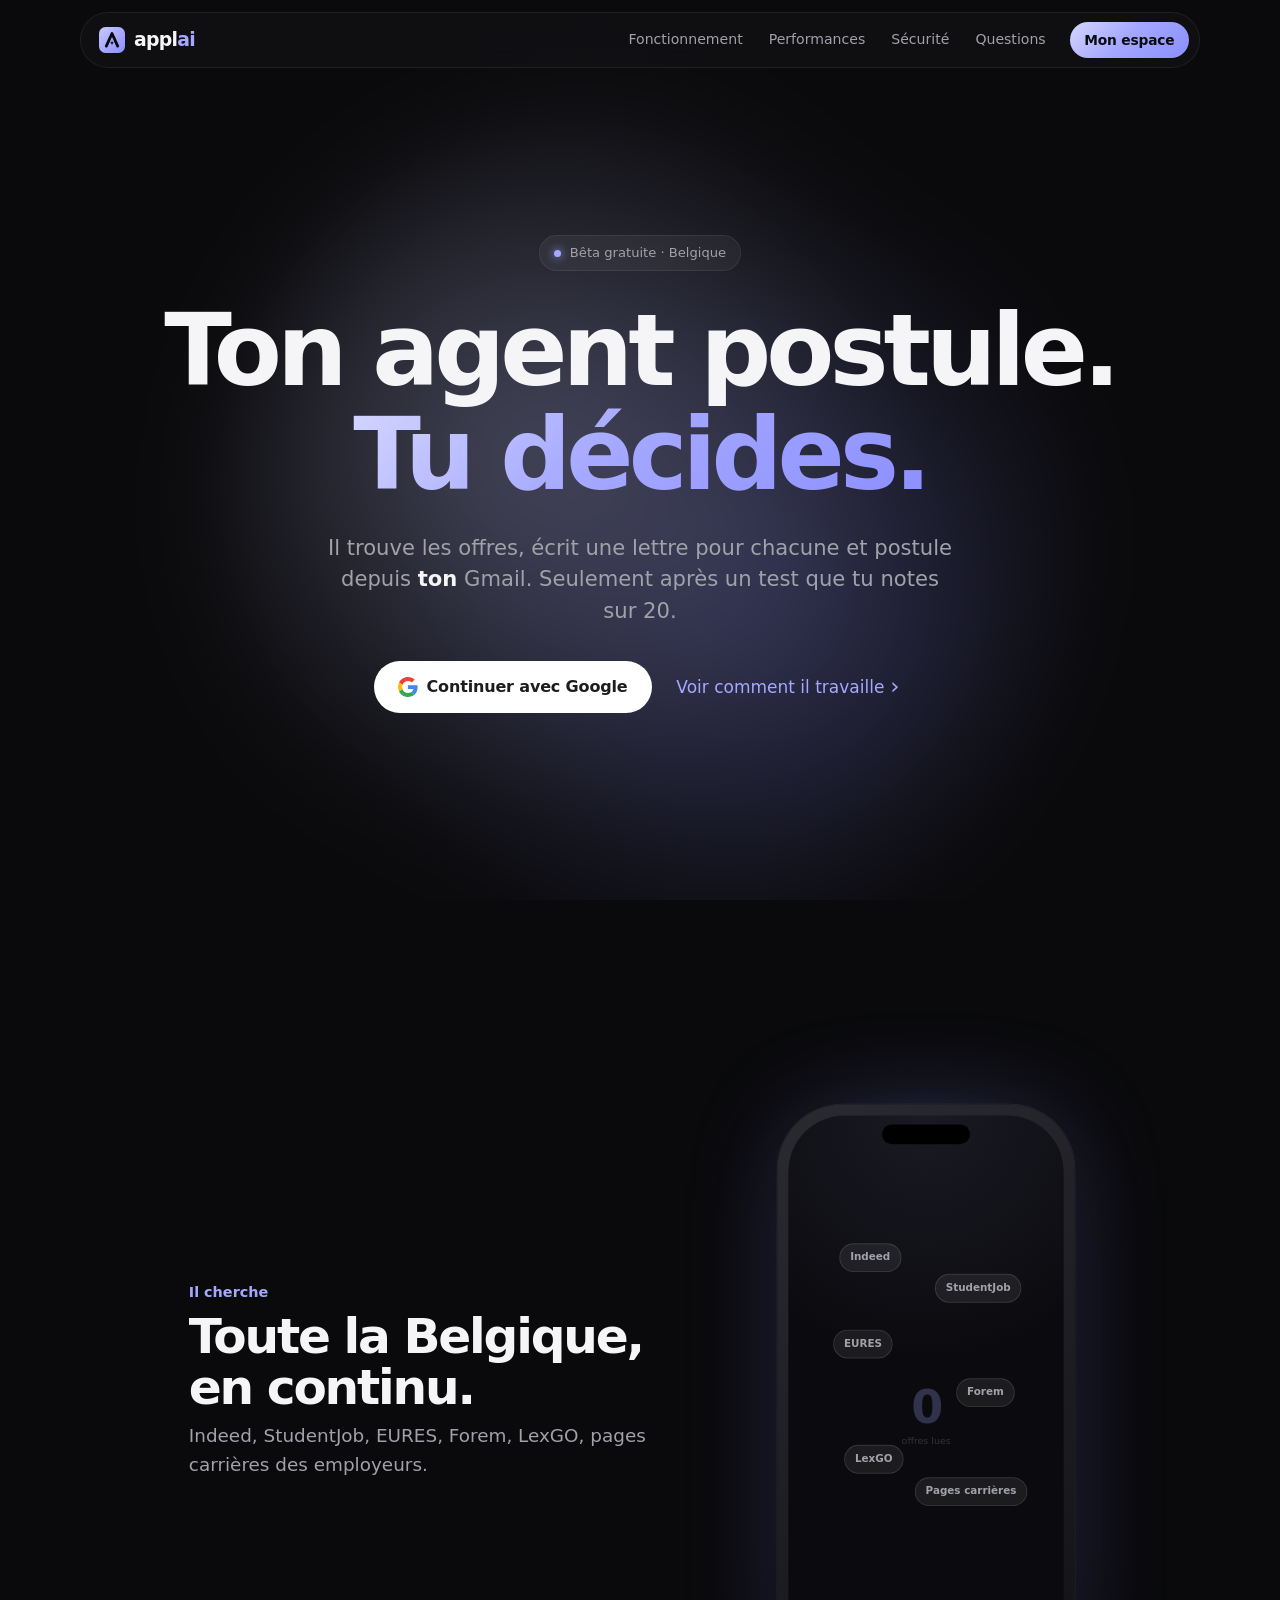
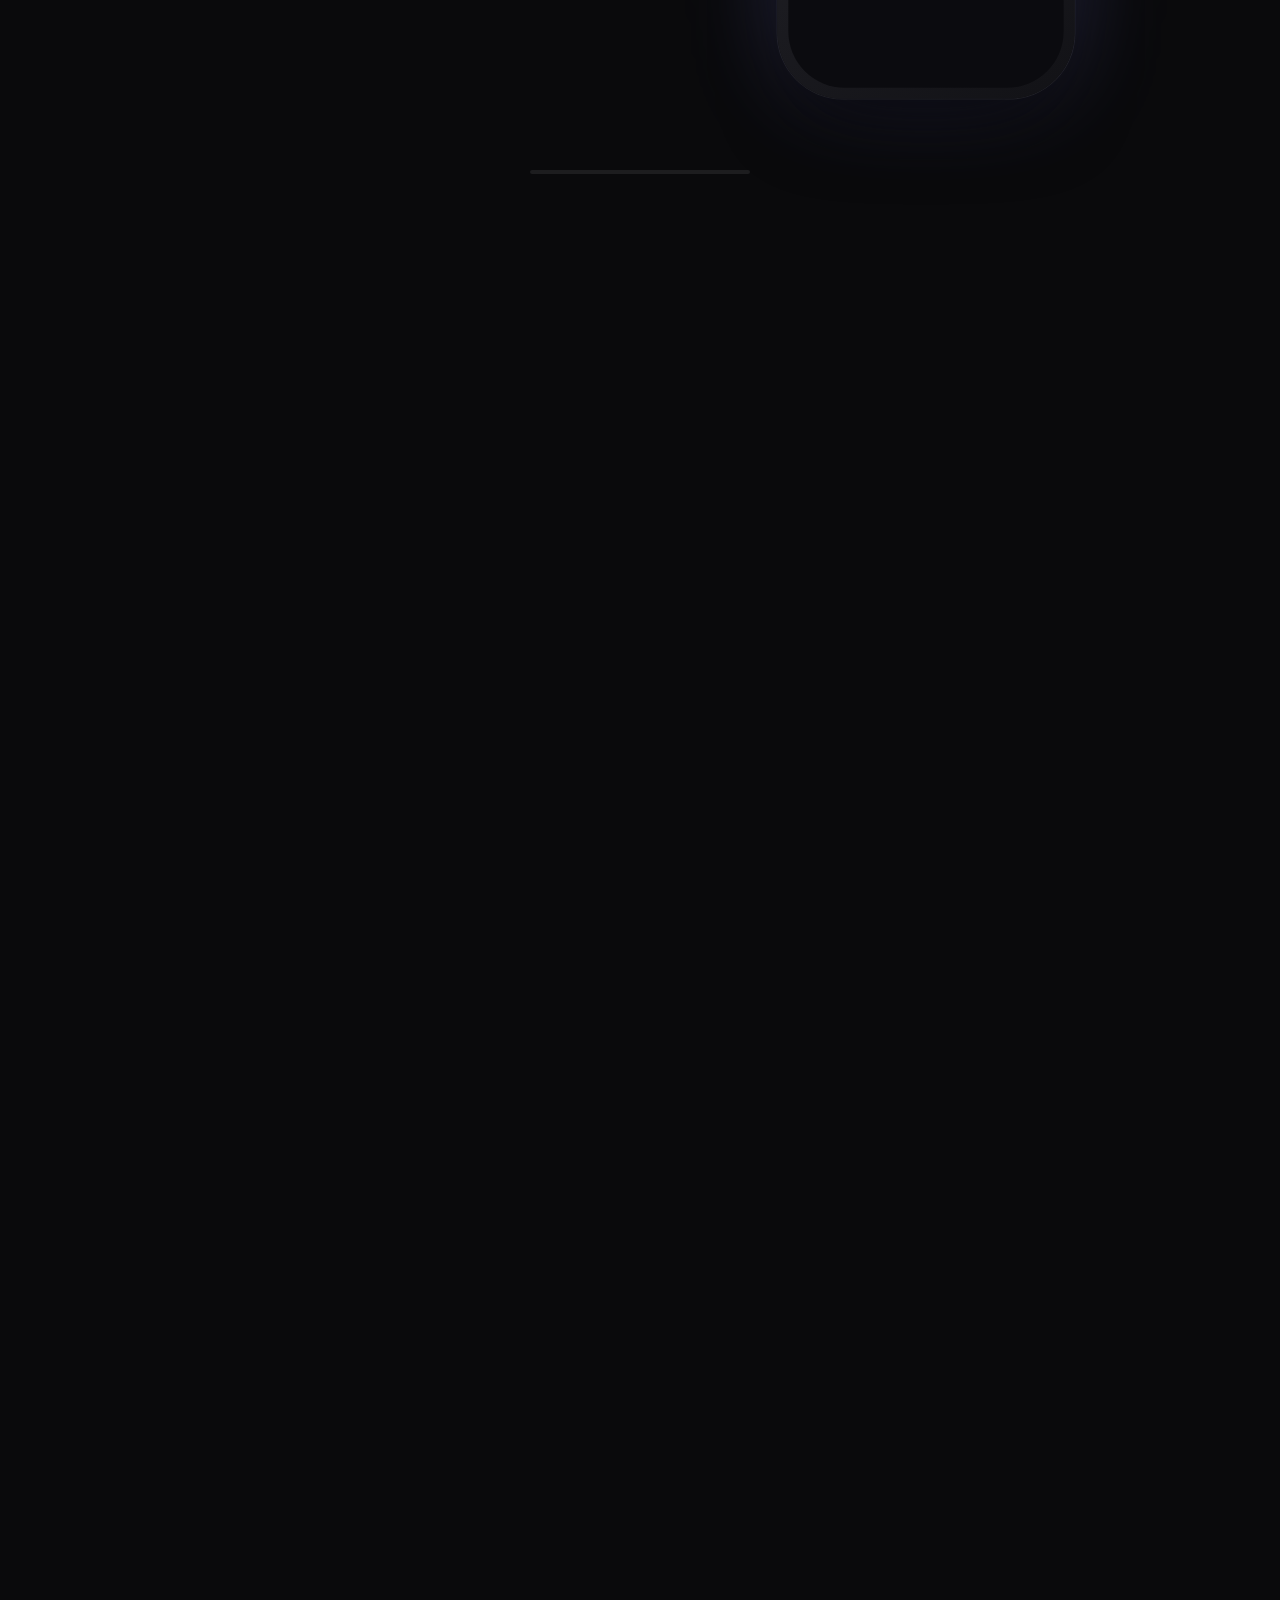
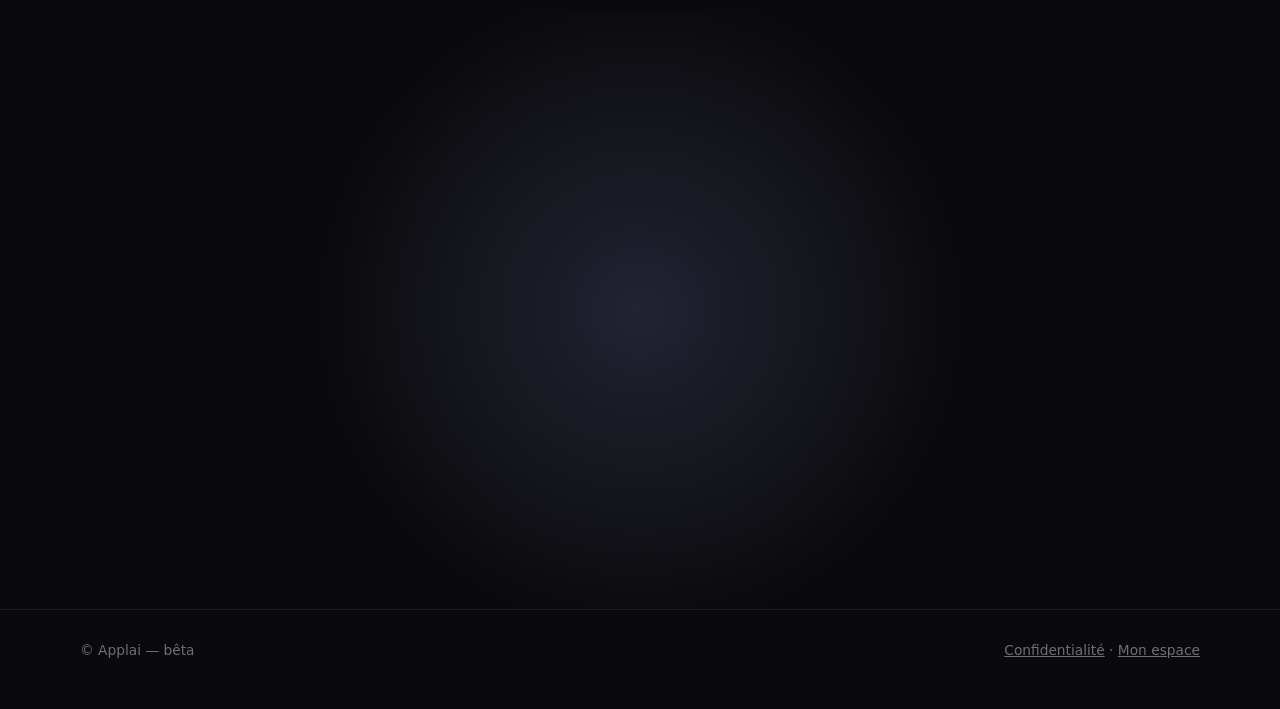
==== commit a4a7aae7: "Refonte graphique : formes arrondies façon Apple, film au défilement continu, performances mesurées " ====
--- a/site/index.html
+++ b/site/index.html
@@ -12,250 +12,265 @@
   <link rel="apple-touch-icon" href="icones/icone-192.png">
   <link rel="preconnect" href="https://fonts.googleapis.com">
   <link rel="preconnect" href="https://fonts.gstatic.com" crossorigin>
-  <link rel="stylesheet" href="https://fonts.googleapis.com/css2?family=Geist:wght@300..700&family=Geist+Mono:wght@400..600&display=swap">
-  <link rel="stylesheet" href="styles.css">
+  <link rel="stylesheet" href="https://fonts.googleapis.com/css2?family=Inter:wght@400..800&display=swap">
+  <link rel="stylesheet" href="accueil.css">
 </head>
-<body class="accueil">
-<div class="grille" aria-hidden="true"></div>
-<div class="avancee" aria-hidden="true"><span id="barre-avancee"></span></div>
+<body>
 <header class="entete">
-  <div class="page">
-    <a class="logo" href="./"><img class="logo-marque" src="icones/logo.svg" alt="" width="28" height="28"><span class="mot">appl<span class="accent">ai</span></span></a>
+  <div class="entete-pilule">
+    <a class="logo" href="./"><img class="logo-marque" src="icones/logo.svg" alt="" width="26" height="26"><span class="mot">appl<span class="accent">ai</span></span></a>
     <nav class="nav" aria-label="Navigation principale">
-      <a href="#parcours">Comment ça marche</a>
-      <a href="#agents">Les agents</a>
-      <a href="#avis">Avis</a>
+      <a href="#fonctionnement">Fonctionnement</a>
+      <a href="#performances">Performances</a>
+      <a href="#securite">Sécurité</a>
       <a href="#questions">Questions</a>
-      <a class="bouton petit" href="app.html">Mon espace</a>
     </nav>
+    <a class="bouton petit" href="app.html">Mon espace</a>
   </div>
 </header>
 
 <main>
-  <!-- ============ TEMPS 1 : le parcours au scroll ============ -->
-  <section class="page heros" id="heros">
-    <div class="halo" aria-hidden="true"></div>
-    <span class="surtitre mono"><span class="point"></span>Bêta gratuite · Belgique</span>
-    <h1>Ton agent postule pour toi. <span class="accent">Tu décides.</span></h1>
-    <p class="chapeau">Il trouve les offres, écrit chaque lettre, et postule depuis <b>ton</b> Gmail. Seulement quand tu lui as donné 15/20.</p>
+  <!-- ============ Héros ============ -->
+  <section class="heros">
+    <div class="orbe" aria-hidden="true"></div>
+    <span class="pilule-info"><span class="point"></span>Bêta gratuite · Belgique</span>
+    <h1>Ton agent postule.<br><span class="degrade">Tu décides.</span></h1>
+    <p class="chapeau">Il trouve les offres, écrit une lettre pour chacune et postule depuis <b>ton</b> Gmail.
+      Seulement après un test que tu notes sur 20.</p>
     <div class="actions">
-      <a class="bouton" href="app.html"><img class="g" src="icones/google.svg" alt="" width="20" height="20">Continuer avec Google</a>
-    </div>
-    <a class="defiler" href="#parcours"><span>Défile pour voir comment il travaille</span><i aria-hidden="true"></i></a>
-  </section>
-
-  <section class="parcours" id="parcours" aria-label="Comment ça marche, étape par étape">
-    <div class="scene" id="scene" data-etape="0">
-      <div class="page scene-grille">
-        <ol class="legendes" id="legendes">
-          <li data-etape="0"><span class="mono">01 · Connexion</span><h2>Un clic avec Google.</h2><p>Tu coches « envoyer des e-mails en ton nom ». Rien d'autre à régler.</p></li>
-          <li data-etape="1"><span class="mono">02 · Ton profil</span><h2>Ton CV + ce que tu cherches.</h2><p>Avec tes mots. Il retient tout, même dans 3 semaines.</p></li>
-          <li data-etape="2"><span class="mono">03 · La recherche</span><h2>Il lit toute la Belgique.</h2><p>EURES, Forem, sites d'emploi, pages carrières. Jour et nuit.</p></li>
-          <li data-etape="3"><span class="mono">04 · Le tri</span><h2>Il applique tes règles.</h2><p>Ce que tu refuses est écarté. Le reste est noté sur 10.</p></li>
-          <li data-etape="4"><span class="mono">05 · La lettre</span><h2>Une lettre par offre.</h2><p>Écrite pour cet employeur. Chaque fait vérifié contre ton CV.</p></li>
-          <li data-etape="5"><span class="mono">06 · Test n°1</span><h2>3 candidatures… chez toi.</h2><p>Elles arrivent sur ton email, comme un recruteur les recevrait. Personne d'autre.</p></li>
-          <li data-etape="6"><span class="mono">07 · Ta note</span><h2>Tu notes sur 20.</h2><p>Et tu dis ce qui ne va pas. Il corrige et retient pour toujours.</p></li>
-          <li data-etape="7"><span class="mono">08 · Test n°2</span><h2>Minimum 15/20.</h2><p>Deux tests au moins. En dessous de 15, il recommence.</p></li>
-          <li data-etape="8"><span class="mono">09 · Ton accord</span><h2>Il te demande la permission.</h2><p>Sans ton « oui », rien ne part chez un recruteur.</p></li>
-          <li data-etape="9"><span class="mono">10 · En vrai</span><h2>Il postule depuis ton Gmail.</h2><p>Email court + CV et lettre en PDF. Il relance, trie les réponses, te prévient pour les entretiens.</p></li>
+      <a class="bouton blanc" href="app.html"><img class="g" src="icones/google.svg" alt="" width="20" height="20">Continuer avec Google</a>
+      <a class="lien-fleche" href="#film">Voir comment il travaille</a>
+    </div>
+  </section>
+
+  <!-- ============ Le film : il avance au rythme du défilement ============ -->
+  <section class="film" id="film" aria-label="Comment il travaille, en cinq temps">
+    <div class="film-scene" id="scene">
+      <ol class="film-textes" id="film-textes">
+        <li><span class="etape-num">Il cherche</span><h2>Toute la Belgique, en continu.</h2><p>Indeed, StudentJob, EURES, Forem, LexGO, pages carrières des employeurs.</p></li>
+        <li><span class="etape-num">Il trie</span><h2>Tes règles, sans exception.</h2><p>Trop loin, mauvais horaires, secteur refusé : écarté. Le reste est noté sur 10.</p></li>
+        <li><span class="etape-num">Il écrit</span><h2>Une lettre par offre.</h2><p>Pour cet employeur-là. Chaque fait est vérifié contre ton CV.</p></li>
+        <li><span class="etape-num">Tu notes</span><h2>D'abord chez toi.</h2><p>3 candidatures de test arrivent dans ta boîte. Il faut 15/20 pour continuer.</p></li>
+        <li><span class="etape-num">Il postule</span><h2>Depuis ton Gmail.</h2><p>Avec ton accord seulement. Il trie les réponses et te prévient pour les entretiens.</p></li>
+      </ol>
+
+      <div class="iphone" aria-hidden="true">
+        <div class="iphone-ecran">
+          <div class="ilot"></div>
+
+          <!-- 1 · Il cherche -->
+          <div class="couche c1">
+            <div class="sources">
+              <span class="src s1">Indeed</span><span class="src s2">StudentJob</span><span class="src s3">EURES</span>
+              <span class="src s4">Forem</span><span class="src s5">LexGO</span><span class="src s6">Pages carrières</span>
+            </div>
+            <div class="compteur"><strong id="compteur">0</strong><span>offres lues</span></div>
+          </div>
+
+          <!-- 2 · Il trie -->
+          <div class="couche c2">
+            <div class="offre o1 ko"><b>Vendeur · Anvers</b><span>trop loin</span></div>
+            <div class="offre o2 ok"><b>Vendeur · Rue Neuve</b><span class="score">8/10</span></div>
+            <div class="offre o3 ko"><b>Call center</b><span>refusé</span></div>
+            <div class="offre o4 ok"><b>Serveur · Ixelles</b><span class="score">7/10</span></div>
+          </div>
+
+          <!-- 3 · Il écrit -->
+          <div class="couche c3">
+            <div class="papier">
+              <i class="ligne l1"></i><i class="ligne l2"></i><i class="ligne l3 court"></i><i class="ligne l4"></i>
+              <i class="ligne l5"></i><i class="ligne l6 court"></i><i class="ligne l7"></i>
+            </div>
+            <div class="verifs">
+              <span class="v v1">✓ 1 an de caisse</span><span class="v v2">✓ Libre le samedi</span><span class="v v3">✓ Anglais B2</span>
+            </div>
+          </div>
+
+          <!-- 4 · Tu notes -->
+          <div class="couche c4">
+            <div class="anneau">
+              <svg viewBox="0 0 120 120"><circle class="anneau-fond" cx="60" cy="60" r="50"/><circle class="anneau-plein" id="anneau" cx="60" cy="60" r="50"/></svg>
+              <div class="anneau-texte"><strong id="note">0</strong><small>/20</small></div>
+            </div>
+            <div class="seuil" id="seuil">15/20 : feu vert</div>
+          </div>
+
+          <!-- 5 · Il postule -->
+          <div class="couche c5">
+            <div class="mail">
+              <div><span>De</span> Sam &lt;sam@gmail.com&gt;</div>
+              <div><span>À</span> jobs@boutique-lumen.be</div>
+              <div class="pj"><em>PDF</em> CV <em>PDF</em> Lettre</div>
+            </div>
+            <div class="notif">📅 Entretien proposé jeudi 14 h — tu confirmes ?</div>
+          </div>
+        </div>
+      </div>
+      <div class="film-barre" aria-hidden="true"><span id="film-barre"></span></div>
+    </div>
+  </section>
+
+  <!-- ============ Fonctionnement ============ -->
+  <section class="section" id="fonctionnement">
+    <div class="page">
+      <div class="tete apparait">
+        <span class="surtitre">Fonctionnement</span>
+        <h2>Tu parles. Il fait le reste.</h2>
+        <p>Envoie ton CV, dis ce que tu cherches avec tes mots. Ensuite il travaille seul, jour et nuit.</p>
+      </div>
+      <div class="cartes-4 apparait">
+        <article class="carte">
+          <div class="icone"><svg viewBox="0 0 24 24"><circle cx="11" cy="11" r="7"/><path d="m20 20-3.5-3.5"/></svg></div>
+          <h3>Il cherche</h3><p>Chaque site relu à son rythme, de 15 minutes à 3 heures. Une offre vue sur deux sites n'est gardée qu'une fois.</p>
+        </article>
+        <article class="carte">
+          <div class="icone"><svg viewBox="0 0 24 24"><path d="M4 6h16M7 12h10M10 18h4"/></svg></div>
+          <h3>Il trie</h3><p>Tes refus sont des règles : une offre qui les viole n'est jamais postulée. Les autres sont notées sur 10.</p>
+        </article>
+        <article class="carte">
+          <div class="icone"><svg viewBox="0 0 24 24"><path d="M4 20h4L19 9l-4-4L4 16v4Z"/><path d="m13 7 4 4"/></svg></div>
+          <h3>Il écrit et se relit</h3><p>Un second agent relit chaque lettre et refuse tout fait absent de ton CV.</p>
+        </article>
+        <article class="carte">
+          <div class="icone"><svg viewBox="0 0 24 24"><rect x="3" y="5" width="18" height="14" rx="3"/><path d="m4 7 8 6 8-6"/></svg></div>
+          <h3>Il postule</h3><p>Depuis ton Gmail, aux heures de bureau. Un email court, ton CV et ta lettre en PDF. Il relance, puis trie les réponses.</p>
+        </article>
+      </div>
+
+      <div class="test-bande apparait">
+        <div>
+          <span class="surtitre">La phase de test</span>
+          <h3>Rien ne part chez un recruteur avant ton feu vert.</h3>
+        </div>
+        <ol class="test-etapes">
+          <li><b>1</b><span>3 candidatures arrivent <em>chez toi</em></span></li>
+          <li><b>2</b><span>Tu les notes sur 20</span></li>
+          <li><b>3</b><span>15/20 et ton « oui » : il postule</span></li>
         </ol>
-
-        <div class="ecran-demo" aria-hidden="true">
-          <div class="mobile">
-            <div class="mobile-haut"><span class="mono" id="mobile-titre">applai</span><span class="mono" id="compteur-etape">01/10</span></div>
-
-            <!-- 0 · Google -->
-            <div class="vignette v0">
-              <div class="google-carte suit d0">
-                <div class="g-logo">G</div>
-                <p class="g-titre">Applai souhaite accéder à votre compte Google</p>
-                <div class="g-ligne"><span class="g-case coche d1"></span>Voir votre adresse e-mail</div>
-                <div class="g-ligne"><span class="g-case coche d3"></span><b>Envoyer des e-mails en votre nom</b></div>
-                <div class="g-bouton presse d5">Continuer</div>
-              </div>
-            </div>
-
-            <!-- 1 · CV + recherche -->
-            <div class="vignette v1">
-              <div class="b-moi suit d0"><span class="mini-pdf">PDF</span> cv_camille.pdf</div>
-              <div class="b-moi suit d2">Juriste en droit immobilier, Bruxelles. Pas de pénal.</div>
-              <div class="b-agent suit d4">CV lu ✓ Master en droit, stage de 6 mois, néerlandais B2. Je m'y mets.</div>
-            </div>
-
-            <!-- 2 · Sources -->
-            <div class="vignette v2">
-              <div class="grand-chiffre"><strong id="offres-lues">0</strong><span>offres lues</span></div>
-              <div class="pluie">
-                <span>EURES</span><span>Forem</span><span>LexGO</span><span>Indeed</span><span>Google Jobs</span>
-                <span>Actiris</span><span>VDAB</span><span>Pages carrières</span><span>Alertes LinkedIn</span>
-              </div>
-            </div>
-
-            <!-- 3 · Tri -->
-            <div class="vignette v3">
-              <div class="offre ko suit d0"><b>Stagiaire – droit pénal</b><span>écartée : pénal</span></div>
-              <div class="offre ko suit d1"><b>Paralegal (NL exigé)</b><span>écartée : langue</span></div>
-              <div class="offre ok suit d2"><b>Juriste immobilier · Cabinet Lumen</b><span class="score">9/10</span></div>
-              <div class="offre ok suit d3"><b>Collaborateur · Delta &amp; Associés</b><span class="score">8/10</span></div>
-            </div>
-
-            <!-- 4 · Lettre -->
-            <div class="vignette v4">
-              <div class="lettre">
-                <i></i><i></i><i class="court"></i><i></i><i></i><i class="court"></i><i></i><i class="court"></i>
-              </div>
-              <div class="verifs">
-                <span class="suit d3">✓ Stage de 6 mois</span><span class="suit d4">✓ Néerlandais B2</span><span class="suit d5">✓ Mémoire en copropriété</span>
-              </div>
-            </div>
-
-            <!-- 5 · Test n°1 : envoi chez soi -->
-            <div class="vignette v5">
-              <div class="trajet">
-                <div class="enveloppe d0">✉</div><div class="enveloppe d1">✉</div><div class="enveloppe d2">✉</div>
-              </div>
-              <div class="destinations">
-                <div class="dest toi">Ta boîte<br><b>camille@gmail.com</b></div>
-                <div class="dest recruteur">Recruteur<br><b>rien reçu</b></div>
-              </div>
-            </div>
-
-            <!-- 6 · Note 1 -->
-            <div class="vignette v6">
-              <div class="note-geante"><strong id="note-1">0</strong><small>/20</small></div>
-              <div class="jauge"><span id="jauge-1"></span><i class="seuil-15"></i></div>
-              <div class="b-moi suit d3">« Trop formel, parle de mon Erasmus »</div>
-              <div class="b-agent suit d5">Noté. Je réécris et je retiens pour toutes les lettres.</div>
-            </div>
-
-            <!-- 7 · Note 2 -->
-            <div class="vignette v7">
-              <div class="note-geante"><strong id="note-2">0</strong><small>/20</small></div>
-              <div class="jauge"><span id="jauge-2"></span><i class="seuil-15"></i></div>
-              <div class="feu" id="feu">Feu vert : ≥ 15/20</div>
-            </div>
-
-            <!-- 8 · Accord -->
-            <div class="vignette v8">
-              <div class="b-agent suit d0">Test n°2 réussi : 16/20. Je peux écrire aux recruteurs ?</div>
-              <div class="choix-demo suit d2"><span class="oui presse d4">✓ Oui, envoie</span><span>Encore un test</span></div>
-            </div>
-
-            <!-- 9 · En vrai -->
-            <div class="vignette v9">
-              <div class="mail suit d0">
-                <div><span class="mono">De</span> Camille Dupont &lt;camille@gmail.com&gt;</div>
-                <div><span class="mono">À</span> rh@cabinet-lumen.be</div>
-                <div class="pj suit d2"><span class="mini-pdf">PDF</span> CV <span class="mini-pdf">PDF</span> Lettre</div>
-              </div>
-              <div class="notif suit d4">📅 Entretien proposé jeudi 14h — tu confirmes ?</div>
-            </div>
-          </div>
-        </div>
-      </div>
-      <div class="points" id="points" aria-hidden="true"></div>
-    </div>
-  </section>
-
-  <!-- ============ TEMPS 2 : le site d'information ============ -->
-  <section class="section" id="chiffres">
-    <div class="page">
-      <div class="tete apparait"><span class="mono">En chiffres</span><div><h2>L'essentiel, d'un coup d'œil.</h2></div></div>
-      <div class="chiffres apparait">
-        <div><strong data-compte="20" data-suffixe="+">0</strong><span>sources lues en continu</span></div>
-        <div><strong data-compte="26000" data-suffixe="+">0</strong><span>offres publiques en Belgique</span></div>
-        <div><strong>15/20</strong><span>minimum, 2 tests, avant tout envoi</span></div>
-        <div><strong>0 €</strong><span>pendant la bêta</span></div>
-      </div>
-    </div>
-  </section>
-
+      </div>
+    </div>
+  </section>
+
+  <!-- ============ Performances : uniquement des mesures ============ -->
+  <section class="section" id="performances">
+    <div class="page">
+      <div class="tete apparait">
+        <span class="surtitre">Performances</span>
+        <h2>Mesuré, pas promis.</h2>
+        <p>Les chiffres de nos propres tests, avec la vraie IA et de vraies offres.</p>
+      </div>
+      <div class="bento apparait">
+        <div class="tuile grande">
+          <strong class="degrade">113</strong><span>offres trouvées en 18 secondes</span>
+          <small>Recherche réelle pour un étudiant à Bruxelles (Indeed, StudentJob, EURES), octobre 2026.</small>
+        </div>
+        <div class="tuile">
+          <strong>6/6</strong><span>inventions repérées</span>
+          <small>Lettres piégées avec un faux fait glissé dedans : le relecteur les a toutes renvoyées.</small>
+        </div>
+        <div class="tuile">
+          <strong>0</strong><span>entretien manqué</span>
+          <small>Sur 40 réponses de recruteurs écrites pour le test, en français, néerlandais et anglais.</small>
+        </div>
+        <div class="tuile">
+          <strong>15/20</strong><span>minimum avant tout envoi</span>
+          <small>Ta note, sur 3 candidatures de test reçues dans ta propre boîte.</small>
+        </div>
+        <div class="tuile">
+          <strong>0 €</strong><span>pendant la bêta</span>
+          <small>Aucune carte bancaire demandée.</small>
+        </div>
+      </div>
+    </div>
+  </section>
+
+  <!-- ============ Les agents ============ -->
   <section class="section" id="agents">
     <div class="page">
-      <div class="tete apparait"><span class="mono">Les agents</span>
-        <div><h2>Un agent par métier.</h2><p>Chacun connaît les bons sites et les codes de son domaine.</p></div>
+      <div class="tete apparait">
+        <span class="surtitre">Les agents</span>
+        <h2>Un agent par métier.</h2>
+        <p>Chacun connaît les bons sites et les codes de son domaine.</p>
       </div>
       <div class="agents apparait" id="liste-agents"></div>
     </div>
   </section>
 
-  <section class="section" id="recu">
-    <div class="page">
-      <div class="tete apparait"><span class="mono">Ce que reçoit le recruteur</span>
-        <div><h2>Une vraie candidature. De ta vraie adresse.</h2></div>
-      </div>
-      <div class="atouts apparait">
-        <div class="atout lumiere"><div class="icone">@</div><h3>Depuis ton Gmail</h3><p>Pas d'adresse inconnue : le mail part de ton compte, il apparaît dans tes « Envoyés ».</p></div>
-        <div class="atout lumiere"><div class="icone">✎</div><h3>Un email court</h3><p>Trois phrases, personnalisées. Pas de pavé.</p></div>
-        <div class="atout lumiere"><div class="icone">▤</div><h3>CV + lettre en PDF</h3><p>Deux pièces jointes propres, nommées à ton nom.</p></div>
-      </div>
-    </div>
-  </section>
-
+  <!-- ============ Sécurité ============ -->
+  <section class="section" id="securite">
+    <div class="page">
+      <div class="tete apparait">
+        <span class="surtitre">Sécurité</span>
+        <h2>Tes données sont à toi.</h2>
+      </div>
+      <div class="grille-securite apparait">
+        <div class="carte petite"><h3>Envoyer, jamais lire</h3><p>On demande seulement le droit d'envoyer. Ta boîte Gmail n'est jamais lue.</p></div>
+        <div class="carte petite"><h3>Rien ne part sans toi</h3><p>Phase de test obligatoire, puis ton accord explicite.</p></div>
+        <div class="carte petite"><h3>Un espace isolé</h3><p>Ton agent ne voit que ton dossier.</p></div>
+        <div class="carte petite"><h3>Autorisation chiffrée</h3><p>Gardée chiffrée sur notre serveur, jamais transmise à l'agent.</p></div>
+        <div class="carte petite"><h3>Tri des emails sur place</h3><p>Refus et accusés de réception sont triés par un modèle installé sur notre serveur, sans IA externe (sauf s'il est indisponible).</p></div>
+        <div class="carte petite"><h3>Retirable à tout moment</h3><p>Supprime ton compte, ou retire l'accès dans ton compte Google.</p></div>
+      </div>
+    </div>
+  </section>
+
+  <!-- ============ Avis (uniquement de vrais avis) ============ -->
   <section class="section" id="avis">
     <div class="page">
-      <div class="tete apparait"><span class="mono">Avis</span>
-        <div><h2>Ce qu'en disent les utilisateurs.</h2><p>Les avis des bêta-testeurs, publiés tels quels.</p></div>
+      <div class="tete apparait">
+        <span class="surtitre">Avis</span>
+        <h2>Ce qu'en disent les utilisateurs.</h2>
+        <p>Les avis des bêta-testeurs, publiés tels quels.</p>
       </div>
       <div class="avis apparait" id="liste-avis"></div>
     </div>
   </section>
 
-  <section class="section" id="securite">
-    <div class="page">
-      <div class="tete apparait"><span class="mono">Sécurité</span><div><h2>Tes données sont à toi.</h2></div></div>
-      <div class="securite apparait">
-        <ul>
-          <li><b>Envoyer, jamais lire</b>On demande seulement le droit d'envoyer. On ne lit pas ta boîte Gmail.</li>
-          <li><b>Rien ne part sans toi</b>Phase de test obligatoire, puis ton accord explicite.</li>
-          <li><b>Un espace isolé</b>Ton agent ne voit que ton dossier.</li>
-        </ul>
-        <ul>
-          <li><b>Autorisation chiffrée</b>Gardée chiffrée sur notre serveur, jamais transmise à l'agent.</li>
-          <li><b>Retirable à tout moment</b>Supprime ton compte, ou retire l'accès dans ton compte Google.</li>
-          <li><b>Pas de revente</b>Tes données servent uniquement à ton agent.</li>
-        </ul>
-      </div>
-    </div>
-  </section>
-
+  <!-- ============ Installer ============ -->
   <section class="section" id="installer">
     <div class="page">
-      <div class="tete apparait"><span class="mono">Sur ton téléphone</span>
-        <div><h2>Installe-le comme une app.</h2><p>Pas de store. 10 secondes.</p></div>
+      <div class="tete apparait">
+        <span class="surtitre">Sur ton téléphone</span>
+        <h2>Installe-le comme une app.</h2>
+        <p>Pas de store. 10 secondes.</p>
       </div>
       <div class="installer apparait">
-        <div class="telephone lumiere"><h3>iPhone · Safari</h3><ol>
-          <li><span>Touche <kbd>Partager</kbd>.</span></li>
-          <li><span>Choisis <kbd>Sur l'écran d'accueil</kbd>.</span></li></ol></div>
-        <div class="telephone lumiere"><h3>Android · Chrome</h3><ol>
-          <li><span>Touche le menu <kbd>⋮</kbd>.</span></li>
-          <li><span>Choisis <kbd>Installer l'application</kbd>.</span></li></ol></div>
-      </div>
-    </div>
-  </section>
-
-  <section class="section faq" id="questions">
-    <div class="page">
-      <div class="tete apparait"><span class="mono">Questions</span><div><h2>Les questions qu'on nous pose.</h2></div></div>
-      <details><summary>Pourquoi un compte Google ?</summary><p>Pour que tes candidatures partent de ta vraie adresse Gmail. Un recruteur répond à une personne, pas à une adresse inconnue. Tu donnes seulement le droit d'envoyer : on ne lit jamais tes emails.</p></details>
-      <details><summary>Où arrivent les réponses des recruteurs ?</summary><p>Dans ta boîte Gmail, comme d'habitude. Transfère-les à ton agent (ou dis-lui « j'ai un entretien jeudi ») et il s'occupe de la suite.</p></details>
-      <details><summary>Il peut envoyer n'importe quoi en mon nom ?</summary><p>Non. Pendant la phase de test, tout arrive chez toi. Ensuite, chaque lettre est relue par un second agent qui vérifie chaque fait contre ton CV, et un contrôle automatique bloque les erreurs juste avant l'envoi.</p></details>
-      <details><summary>Et LinkedIn, Jobat, StepStone ?</summary><p>On ne se connecte jamais à ces sites (leurs règles l'interdisent). Leurs offres arrivent quand même via Google Jobs, le Forem, EURES et tes alertes emploi.</p></details>
-      <details><summary>Combien ça coûte ?</summary><p>La bêta est gratuite.</p></details>
-      <details><summary>Comment je supprime tout ?</summary><p>Réglages → « Supprimer mon compte ». Tout est effacé, et l'autorisation Gmail est retirée chez Google.</p></details>
+        <div class="carte"><h3>iPhone · Safari</h3><ol>
+          <li>Touche <kbd>Partager</kbd>.</li><li>Choisis <kbd>Sur l'écran d'accueil</kbd>.</li></ol></div>
+        <div class="carte"><h3>Android · Chrome</h3><ol>
+          <li>Touche le menu <kbd>⋮</kbd>.</li><li>Choisis <kbd>Installer l'application</kbd>.</li></ol></div>
+      </div>
+    </div>
+  </section>
+
+  <!-- ============ Questions ============ -->
+  <section class="section" id="questions">
+    <div class="page etroit">
+      <div class="tete apparait">
+        <span class="surtitre">Questions</span>
+        <h2>Les questions qu'on nous pose.</h2>
+      </div>
+      <div class="faq apparait">
+        <details><summary>Pourquoi un compte Google ?</summary><p>Pour que tes candidatures partent de ta vraie adresse Gmail. Un recruteur répond à une personne, pas à une adresse inconnue. Tu donnes seulement le droit d'envoyer : on ne lit jamais tes emails.</p></details>
+        <details><summary>Où arrivent les réponses des recruteurs ?</summary><p>Dans ta boîte Gmail, comme d'habitude. Transfère-les à ton agent (ou dis-lui « j'ai un entretien jeudi ») et il s'occupe de la suite.</p></details>
+        <details><summary>Il peut envoyer n'importe quoi en mon nom ?</summary><p>Non. Pendant la phase de test, tout arrive chez toi. Ensuite, chaque lettre est relue par un second agent qui vérifie chaque fait contre ton CV, et un contrôle automatique bloque les erreurs juste avant l'envoi.</p></details>
+        <details><summary>Et si ma note est sous 15/20 ?</summary><p>Tu dis ce qui ne va pas (trop long, trop formel, il manque ton Erasmus…). Il corrige, le retient pour toutes les lettres suivantes, et t'envoie un nouveau test.</p></details>
+        <details><summary>Et LinkedIn, Jobat, StepStone ?</summary><p>On ne se connecte jamais à ces sites (leurs règles l'interdisent). Beaucoup de leurs offres sont aussi publiées sur Indeed, le Forem ou EURES, et tu peux transférer tes alertes emploi à ton agent.</p></details>
+        <details><summary>Combien ça coûte ?</summary><p>La bêta est gratuite.</p></details>
+        <details><summary>Comment je supprime tout ?</summary><p>Réglages → « Supprimer mon compte ». Tout est effacé, et l'autorisation Gmail est retirée chez Google.</p></details>
+      </div>
     </div>
   </section>
 
   <section class="appel">
     <div class="page apparait">
-      <h2>Ton prochain job commence par <span class="accent">une bonne lettre</span>.</h2>
-      <a class="bouton vert" href="app.html"><img class="g" src="icones/google.svg" alt="" width="20" height="20">Commencer avec Google</a>
+      <h2>Ton prochain job commence par <span class="degrade">une bonne lettre</span>.</h2>
+      <a class="bouton blanc" href="app.html"><img class="g" src="icones/google.svg" alt="" width="20" height="20">Commencer avec Google</a>
     </div>
   </section>
 </main>
 
-<a class="bouton cta-flottant" id="cta-flottant" href="app.html"><img class="g" src="icones/google.svg" alt="" width="20" height="20">Commencer</a>
+<a class="bouton blanc cta-flottant" id="cta-flottant" href="app.html"><img class="g" src="icones/google.svg" alt="" width="20" height="20">Commencer</a>
 
 <footer class="pied">
   <div class="page"><span>© Applai — bêta</span><span><a href="confidentialite.html">Confidentialité</a> · <a href="app.html">Mon espace</a></span></div>
--- a/site/accueil.css
+++ b/site/accueil.css
@@ -0,0 +1,334 @@
+/* Accueil — même DA (noir, texte blanc, accent mauve clair tirant vers le bleu), en plus doux : formes arrondies,
+   verre dépoli, grands titres serrés, beaucoup d'air. Le « film » avance au rythme du défilement (accueil.js). */
+[hidden] { display: none !important; }
+:root {
+  --fond: #0a0a0c;
+  --fond-2: #111114;
+  --carte: #141418;
+  --carte-2: #1b1b21;
+  --trait: rgba(255, 255, 255, .07);
+  --trait-2: rgba(255, 255, 255, .12);
+  --texte: #f5f5f7;
+  --texte-2: #a1a1aa;
+  --texte-3: #6e6e78;
+  --accent: #a5a8ff;
+  --accent-2: #c7c9ff;
+  --accent-fond: rgba(165, 168, 255, .12);
+  --ko: #ff8a8a;
+  --degrade: linear-gradient(135deg, #d4d6ff 0%, #a5a8ff 45%, #8b8eff 100%);
+  --sans: -apple-system, BlinkMacSystemFont, "SF Pro Display", "Inter", system-ui, "Segoe UI", sans-serif;
+  --mono: ui-monospace, "SF Mono", Menlo, monospace;
+  --r-xl: 32px;
+  --r-l: 24px;
+  --r-m: 16px;
+  --doux: cubic-bezier(.2, .8, .2, 1);
+  color-scheme: dark;
+}
+*, *::before, *::after { box-sizing: border-box; }
+html { -webkit-text-size-adjust: 100%; scroll-behavior: smooth; }
+body { margin: 0; background: var(--fond); color: var(--texte); font: 17px/1.55 var(--sans); -webkit-font-smoothing: antialiased;
+  text-rendering: optimizeLegibility; overflow-x: hidden; }
+img, svg { max-width: 100%; display: block; }
+a { color: inherit; }
+::selection { background: var(--accent); color: var(--fond); }
+h1, h2, h3 { margin: 0; font-weight: 700; letter-spacing: -.035em; line-height: 1.04; }
+h1 { font-size: clamp(2.9rem, 9vw, 6.2rem); letter-spacing: -.05em; }
+h2 { font-size: clamp(2.1rem, 5.4vw, 3.8rem); letter-spacing: -.045em; }
+h3 { font-size: 1.22rem; letter-spacing: -.02em; line-height: 1.2; font-weight: 600; }
+p { margin: 0 0 1em; }
+.accent { color: var(--accent); }
+.degrade { background: var(--degrade); -webkit-background-clip: text; background-clip: text; color: transparent; }
+.page { width: min(1120px, 100% - 32px); margin-inline: auto; }
+.page.etroit { width: min(780px, 100% - 32px); }
+:focus-visible { outline: 2px solid var(--accent); outline-offset: 3px; border-radius: 8px; }
+
+/* ---------- Boutons : des pilules ---------- */
+.bouton { display: inline-flex; align-items: center; justify-content: center; gap: .55em; min-height: 52px; padding: .7em 1.5em;
+  border-radius: 999px; border: 0; background: var(--degrade); color: #0b0b12; font: 600 1rem var(--sans); letter-spacing: -.01em;
+  text-decoration: none; cursor: pointer; transition: transform .25s var(--doux), box-shadow .3s, background .3s; }
+.bouton:hover { transform: scale(1.03); box-shadow: 0 10px 34px -10px rgba(139, 142, 255, .7); }
+.bouton:active { transform: scale(.97); }
+.bouton.blanc { background: #fff; color: #1d1d1f; }
+.bouton.blanc:hover { box-shadow: 0 10px 34px -12px rgba(255, 255, 255, .45); }
+.bouton.petit { min-height: 36px; padding: .4em 1.05em; font-size: .86rem; }
+.g { width: 20px; height: 20px; flex: none; }
+.lien-fleche { display: inline-flex; align-items: center; gap: .35em; color: var(--accent); text-decoration: none; font-weight: 500;
+  min-height: 52px; padding: 0 .4em; }
+.lien-fleche::after { content: "›"; font-size: 1.35em; line-height: 1; transition: transform .25s var(--doux); }
+.lien-fleche:hover::after { transform: translateX(4px); }
+
+/* ---------- En-tête : une pilule de verre qui flotte ---------- */
+.entete { position: fixed; top: 12px; left: 0; right: 0; z-index: 30; display: flex; justify-content: center; padding: 0 12px;
+  pointer-events: none; }
+.entete-pilule { pointer-events: auto; width: min(1120px, 100%); display: flex; align-items: center; gap: 18px; height: 56px;
+  padding: 0 10px 0 18px; border-radius: 999px; background: rgba(20, 20, 24, .62); border: 1px solid var(--trait);
+  backdrop-filter: saturate(180%) blur(20px); -webkit-backdrop-filter: saturate(180%) blur(20px); }
+.logo { display: flex; align-items: center; gap: 9px; font-weight: 700; font-size: 1.18rem; letter-spacing: -.04em; text-decoration: none; }
+.logo-marque { width: 26px; height: 26px; }
+.nav { display: flex; gap: 26px; margin-left: auto; }
+.nav a { text-decoration: none; color: var(--texte-2); font-size: .88rem; transition: color .2s; }
+.nav a:hover { color: var(--texte); }
+.entete .bouton { margin-left: auto; }
+.nav + .bouton { margin-left: 6px; }
+@media (max-width: 760px) { .nav { display: none; } .nav + .bouton { margin-left: auto; } }
+
+/* ---------- Héros ---------- */
+.heros { position: relative; min-height: 100svh; display: flex; flex-direction: column; align-items: center; justify-content: center;
+  text-align: center; padding: 120px 16px 72px; overflow: hidden; isolation: isolate; }
+.orbe { position: absolute; z-index: -1; width: min(820px, 140vw); aspect-ratio: 1; left: 50%; top: 58%; transform: translate(-50%, -50%);
+  border-radius: 50%; filter: blur(60px); opacity: .55;
+  background: radial-gradient(circle at 35% 40%, rgba(199, 201, 255, .55), transparent 55%),
+              radial-gradient(circle at 65% 60%, rgba(139, 142, 255, .5), transparent 55%);
+  animation: respire 9s ease-in-out infinite; }
+@keyframes respire { 50% { transform: translate(-50%, -50%) scale(1.08); opacity: .4; } }
+.pilule-info { display: inline-flex; align-items: center; gap: 9px; padding: 7px 14px; border-radius: 999px; font-size: .82rem;
+  color: var(--texte-2); background: rgba(255, 255, 255, .05); border: 1px solid var(--trait); margin-bottom: 28px;
+  backdrop-filter: blur(10px); -webkit-backdrop-filter: blur(10px); }
+.point { width: 7px; height: 7px; border-radius: 50%; background: var(--accent); box-shadow: 0 0 10px var(--accent); animation: pulse 2s infinite; }
+@keyframes pulse { 50% { opacity: .35; } }
+.heros h1 { max-width: 11em; }
+.chapeau { max-width: 30em; margin: 26px auto 34px; font-size: clamp(1.08rem, 2.4vw, 1.32rem); color: var(--texte-2); line-height: 1.5; }
+.chapeau b { color: var(--texte); font-weight: 600; }
+.actions { display: flex; flex-wrap: wrap; gap: 10px 18px; justify-content: center; align-items: center; }
+
+/* ---------- Le film : avance au rythme du défilement, sans à-coups ---------- */
+/* ~2 hauteurs d'écran à faire défiler : moins de 5 secondes de défilement normal */
+.film { position: relative; height: 290svh; }
+.film-scene { position: sticky; top: 0; height: 100svh; display: flex; flex-direction: column; align-items: center; justify-content: center;
+  gap: 18px; padding: 84px 16px 22px;
+  --p: 0; --i: 0; --v1: 1; --v2: 0; --v3: 0; --v4: 0; --v5: 0; --s: 0; --t: 0; --l: 0; --e: 0; }
+.film-textes { list-style: none; margin: 0; padding: 0; position: relative; width: min(560px, 100%); height: 150px; flex: none; text-align: center; }
+.film-textes li { position: absolute; inset: 0; transition: none; }
+.film-textes li:nth-child(1) { opacity: var(--v1); transform: translateY(calc((1 - var(--v1)) * 14px)); }
+.film-textes li:nth-child(2) { opacity: var(--v2); transform: translateY(calc((1 - var(--v2)) * 14px)); }
+.film-textes li:nth-child(3) { opacity: var(--v3); transform: translateY(calc((1 - var(--v3)) * 14px)); }
+.film-textes li:nth-child(4) { opacity: var(--v4); transform: translateY(calc((1 - var(--v4)) * 14px)); }
+.film-textes li:nth-child(5) { opacity: var(--v5); transform: translateY(calc((1 - var(--v5)) * 14px)); }
+.etape-num { display: block; color: var(--accent); font-weight: 600; font-size: .9rem; margin-bottom: 8px; }
+.film-textes h2 { font-size: clamp(1.7rem, 6vw, 2.8rem); }
+.film-textes p { color: var(--texte-2); margin: 10px auto 0; max-width: 28em; font-size: 1rem; }
+
+.iphone { --h: min(540px, calc(100svh - 300px)); height: var(--h); width: calc(var(--h) * .5); min-height: 360px; min-width: 180px;
+  flex: none; position: relative; border-radius: calc(var(--h) * .11); padding: calc(var(--h) * .018);
+  background: linear-gradient(145deg, #2a2a31, #121216); box-shadow: 0 0 0 1px rgba(255, 255, 255, .08), 0 40px 90px -30px rgba(0, 0, 0, .9),
+  0 0 120px -30px rgba(139, 142, 255, .45); transform: scale(calc(.9 + var(--i) * .1)) translateY(calc((1 - var(--i)) * 24px)); }
+.iphone-ecran { position: relative; height: 100%; border-radius: calc(var(--h) * .095); overflow: hidden;
+  background: radial-gradient(120% 60% at 50% 0%, #1a1a24, #0b0b0f 70%); }
+.ilot { position: absolute; top: 10px; left: 50%; width: 32%; height: 22px; transform: translateX(-50%); border-radius: 999px; background: #000; z-index: 2; }
+.couche { position: absolute; inset: 52px 14px 18px; display: flex; flex-direction: column; justify-content: center; gap: 10px; }
+.c1 { opacity: var(--v1); } .c2 { opacity: var(--v2); } .c3 { opacity: var(--v3); } .c4 { opacity: var(--v4); } .c5 { opacity: var(--v5); }
+.c2 { --vx: var(--v2); } .c3 { --vx: var(--v3); } .c4 { --vx: var(--v4); } .c5 { --vx: var(--v5); }
+.c2, .c3, .c4, .c5 { transform: scale(calc(.95 + var(--vx) * .05)); }
+
+/* 1 · Les sources convergent vers le compteur */
+.sources { position: absolute; inset: 0; }
+.src { position: absolute; left: 50%; top: 42%; padding: 6px 11px; border-radius: 999px; font-size: .72rem; font-weight: 600; white-space: nowrap;
+  background: rgba(255, 255, 255, .07); border: 1px solid var(--trait-2); color: var(--texte-2);
+  transform: translate(-50%, -50%) translate(calc(var(--x) * (1 - var(--s))), calc(var(--y) * (1 - var(--s)))) scale(calc(1 - var(--s) * .5));
+  opacity: calc(1 - var(--s) * .85); }
+.s1 { --x: -62px; --y: -132px; } .s2 { --x: 58px; --y: -98px; } .s3 { --x: -70px; --y: -36px; }
+.s4 { --x: 66px; --y: 18px; } .s5 { --x: -58px; --y: 92px; } .s6 { --x: 50px; --y: 128px; }
+.compteur { position: relative; text-align: center; transform: scale(calc(.8 + var(--s) * .2)); opacity: calc(.25 + var(--s) * .75); }
+.compteur strong { display: block; font-size: clamp(2.6rem, 9vh, 4rem); font-weight: 700; letter-spacing: -.05em; line-height: 1;
+  background: var(--degrade); -webkit-background-clip: text; background-clip: text; color: transparent; font-variant-numeric: tabular-nums; }
+.compteur span { color: var(--texte-2); font-size: .82rem; }
+
+/* 2 · Le tri */
+.offre { display: flex; justify-content: space-between; align-items: center; gap: 8px; padding: 12px 13px; border-radius: 14px;
+  background: rgba(255, 255, 255, .05); border: 1px solid var(--trait); font-size: .8rem; }
+.offre b { font-weight: 600; }
+.offre span { font-size: .7rem; white-space: nowrap; }
+.o1 { --k: clamp(0, calc(var(--t) * 2.2), 1); } .o3 { --k: clamp(0, calc(var(--t) * 2.2 - .7), 1); }
+.o2 { --k: clamp(0, calc(var(--t) * 2.2 - .35), 1); } .o4 { --k: clamp(0, calc(var(--t) * 2.2 - 1.05), 1); }
+.offre.ko { transform: translateX(calc(var(--k) * -18px)); opacity: calc(1 - var(--k) * .65); }
+.offre.ko b { color: var(--texte-3); }
+.offre.ko span { color: var(--ko); opacity: var(--k); }
+.offre.ok { box-shadow: 0 0 0 calc(var(--k) * 1px) var(--accent), 0 8px 26px -14px rgba(139, 142, 255, calc(var(--k) * .9)); }
+.offre .score { color: var(--accent); font-weight: 700; font-size: .82rem; opacity: var(--k); transform: scale(calc(.6 + var(--k) * .4)); }
+
+/* 3 · La lettre s'écrit ligne après ligne */
+.papier { background: #f5f5f7; border-radius: 16px; padding: 18px 16px; display: flex; flex-direction: column; gap: 9px;
+  box-shadow: 0 20px 40px -20px rgba(0, 0, 0, .8); }
+.ligne { display: block; height: 6px; border-radius: 6px; background: #3a3a43; transform-origin: 0 50%; transform: scaleX(var(--w)); }
+.ligne.court { width: 60%; }
+.l1 { --w: clamp(0, calc(var(--l) * 6.5), 1); } .l2 { --w: clamp(0, calc(var(--l) * 6.5 - .55), 1); }
+.l3 { --w: clamp(0, calc(var(--l) * 6.5 - 1.1), 1); } .l4 { --w: clamp(0, calc(var(--l) * 6.5 - 1.65), 1); }
+.l5 { --w: clamp(0, calc(var(--l) * 6.5 - 2.2), 1); } .l6 { --w: clamp(0, calc(var(--l) * 6.5 - 2.75), 1); }
+.l7 { --w: clamp(0, calc(var(--l) * 6.5 - 3.3), 1); }
+.verifs { display: flex; flex-direction: column; gap: 6px; margin-top: 4px; }
+.v { font-size: .76rem; font-weight: 600; color: var(--accent); opacity: var(--m); transform: translateY(calc((1 - var(--m)) * 8px)); }
+.v1 { --m: clamp(0, calc(var(--l) * 5 - 3), 1); } .v2 { --m: clamp(0, calc(var(--l) * 5 - 3.5), 1); } .v3 { --m: clamp(0, calc(var(--l) * 5 - 4), 1); }
+
+/* 4 · La note : l'anneau se remplit */
+.c4 { align-items: center; }
+.anneau { position: relative; width: 62%; aspect-ratio: 1; }
+.anneau svg { width: 100%; height: 100%; transform: rotate(-90deg); }
+.anneau circle { fill: none; stroke-width: 9; }
+.anneau-fond { stroke: rgba(255, 255, 255, .08); }
+.anneau-plein { stroke: var(--accent); stroke-linecap: round; stroke-dasharray: 314.16; stroke-dashoffset: 314.16; }
+.anneau-texte { position: absolute; inset: 0; display: grid; place-content: center; text-align: center; }
+.anneau-texte strong { font-size: clamp(2.2rem, 7vh, 3.2rem); font-weight: 700; letter-spacing: -.05em; line-height: 1; font-variant-numeric: tabular-nums; }
+.anneau-texte small { color: var(--texte-3); font-size: .85rem; }
+.seuil { padding: 8px 14px; border-radius: 999px; font-size: .78rem; font-weight: 600; color: var(--texte-3); border: 1px dashed var(--trait-2);
+  transition: color .3s, background .3s, border-color .3s; }
+.seuil.allume { color: #0b0b12; background: var(--degrade); border-color: transparent; }
+
+/* 5 · Envoyé depuis son Gmail */
+.mail { background: rgba(255, 255, 255, .06); border: 1px solid var(--trait); border-radius: 16px; padding: 14px; display: flex; flex-direction: column;
+  gap: 7px; font-size: .74rem; color: var(--texte-2); word-break: break-word; opacity: clamp(0, calc(var(--e) * 3), 1);
+  transform: translateY(calc((1 - clamp(0, calc(var(--e) * 3), 1)) * 16px)); }
+.mail span { display: inline-block; width: 22px; color: var(--texte-3); }
+.pj em { font-style: normal; font-size: .6rem; font-weight: 700; padding: 2px 5px; border-radius: 5px; background: var(--degrade); color: #0b0b12; }
+.notif { padding: 12px 13px; border-radius: 16px; background: rgba(165, 168, 255, .16); border: 1px solid rgba(165, 168, 255, .35);
+  font-size: .78rem; font-weight: 600; opacity: clamp(0, calc(var(--e) * 3 - 1.4), 1);
+  transform: translateY(calc((1 - clamp(0, calc(var(--e) * 3 - 1.4), 1)) * -14px)) scale(calc(.94 + clamp(0, calc(var(--e) * 3 - 1.4), 1) * .06)); }
+
+.film-barre { width: min(220px, 50%); height: 4px; border-radius: 4px; background: rgba(255, 255, 255, .08); overflow: hidden; flex: none; }
+.film-barre span { display: block; height: 100%; border-radius: 4px; background: var(--degrade); transform-origin: 0 50%; transform: scaleX(var(--p)); }
+
+@media (min-width: 900px) {
+  .film { height: 260vh; }
+  .film-scene { flex-direction: row; gap: clamp(48px, 8vw, 120px); padding: 90px 32px 30px; }
+  .film-textes { width: 470px; height: 280px; text-align: left; }
+  .film-textes h2 { font-size: clamp(2.6rem, 3.8vw, 3.6rem); }
+  .film-textes p { font-size: 1.15rem; }
+  .film-textes li { display: flex; flex-direction: column; justify-content: center; }
+  .film-textes p { margin-left: 0; }
+  .iphone { --h: min(660px, calc(100svh - 140px)); }
+  .film-barre { position: absolute; bottom: 26px; left: 50%; transform: translateX(-50%); }
+}
+@media (max-height: 640px) and (max-width: 899px) { .film-textes { height: 118px; } .film-textes p { font-size: .9rem; } }
+
+/* Sans animation : les 5 temps en liste, l'écran montre le résultat final */
+.film.statique { height: auto; }
+.film.statique .film-scene { position: static; height: auto; flex-direction: column; padding: 60px 16px; }
+.film.statique .film-textes { height: auto; display: grid; gap: 28px; }
+.film.statique .film-textes li { position: static; opacity: 1; transform: none; }
+.film.statique .film-barre { display: none; }
+
+/* ---------- Sections ---------- */
+.section { padding: clamp(80px, 12vw, 140px) 0; }
+.tete { text-align: center; max-width: 760px; margin: 0 auto 56px; }
+.surtitre { display: inline-block; color: var(--accent); font-weight: 600; font-size: .95rem; margin-bottom: 14px; }
+.tete p { color: var(--texte-2); font-size: clamp(1.05rem, 2vw, 1.25rem); margin: 18px auto 0; max-width: 34em; }
+.apparait { opacity: 0; transform: translateY(26px); transition: opacity .8s var(--doux), transform .8s var(--doux); }
+.apparait.visible { opacity: 1; transform: none; }
+
+.carte { background: var(--carte); border: 1px solid var(--trait); border-radius: var(--r-l); padding: 30px;
+  transition: transform .4s var(--doux), border-color .3s, background .3s; }
+.carte:hover { transform: translateY(-4px); border-color: rgba(165, 168, 255, .25); }
+.carte h3 { margin-bottom: 10px; }
+.carte p { color: var(--texte-2); font-size: .96rem; margin: 0; }
+.carte .icone { width: 46px; height: 46px; border-radius: 14px; display: grid; place-items: center; margin-bottom: 26px;
+  background: var(--accent-fond); color: var(--accent); }
+.carte .icone svg { width: 22px; height: 22px; fill: none; stroke: currentColor; stroke-width: 1.8; stroke-linecap: round; stroke-linejoin: round; }
+.cartes-4 { display: grid; grid-template-columns: repeat(4, 1fr); gap: 16px; }
+@media (max-width: 980px) { .cartes-4 { grid-template-columns: 1fr 1fr; } }
+@media (max-width: 560px) { .cartes-4 { grid-template-columns: 1fr; } }
+
+.test-bande { margin-top: 16px; display: grid; grid-template-columns: 1fr 1.3fr; gap: 28px; align-items: center; padding: 34px;
+  border-radius: var(--r-xl); background: linear-gradient(135deg, rgba(165, 168, 255, .14), rgba(139, 142, 255, .04));
+  border: 1px solid rgba(165, 168, 255, .22); }
+.test-bande .surtitre { margin-bottom: 8px; }
+.test-bande h3 { font-size: clamp(1.35rem, 2.6vw, 1.75rem); }
+.test-etapes { list-style: none; margin: 0; padding: 0; display: grid; grid-template-columns: repeat(3, 1fr); gap: 10px; }
+.test-etapes li { display: flex; flex-direction: column; gap: 10px; padding: 18px; border-radius: var(--r-m); background: rgba(10, 10, 12, .55);
+  border: 1px solid var(--trait); font-size: .92rem; color: var(--texte-2); }
+.test-etapes b { width: 30px; height: 30px; border-radius: 50%; display: grid; place-items: center; background: var(--degrade); color: #0b0b12; font-size: .85rem; }
+.test-etapes em { font-style: normal; color: var(--texte); font-weight: 600; }
+@media (max-width: 860px) { .test-bande { grid-template-columns: 1fr; padding: 26px 20px; } }
+@media (max-width: 560px) { .test-etapes { grid-template-columns: 1fr; } .test-etapes li { flex-direction: row; align-items: center; } }
+
+/* Performances : une grille « bento » */
+.bento { display: grid; grid-template-columns: repeat(4, 1fr); grid-auto-rows: minmax(190px, auto); gap: 16px; }
+.tuile { position: relative; overflow: hidden; display: flex; flex-direction: column; justify-content: flex-end; gap: 6px; padding: 28px;
+  border-radius: var(--r-l); background: var(--carte); border: 1px solid var(--trait); }
+.tuile strong { font-size: clamp(2.4rem, 4.4vw, 3.4rem); font-weight: 700; letter-spacing: -.05em; line-height: 1; }
+.tuile span { font-weight: 600; font-size: 1.02rem; }
+.tuile small { color: var(--texte-3); font-size: .84rem; line-height: 1.45; }
+.tuile.grande { grid-column: span 2; grid-row: span 2; justify-content: center;
+  background: radial-gradient(90% 80% at 80% 0%, rgba(139, 142, 255, .28), transparent 60%), var(--carte); }
+.tuile.grande strong { font-size: clamp(5rem, 13vw, 9.5rem); }
+.tuile.grande span { font-size: clamp(1.15rem, 2.2vw, 1.5rem); }
+.tuile.grande small { max-width: 30em; font-size: .9rem; margin-top: 6px; }
+@media (max-width: 900px) { .bento { grid-template-columns: 1fr 1fr; } }
+@media (max-width: 520px) { .bento { grid-template-columns: 1fr; grid-auto-rows: auto; } .tuile.grande { grid-column: auto; grid-row: auto; padding: 34px 26px; }
+  .tuile { padding: 24px; } }
+
+/* Agents */
+.agents { display: grid; grid-template-columns: repeat(auto-fill, minmax(290px, 1fr)); gap: 16px; }
+.agent { display: flex; flex-direction: column; gap: 10px; padding: 30px; border-radius: var(--r-l); background: var(--carte);
+  border: 1px solid var(--trait); position: relative; transition: transform .4s var(--doux), border-color .3s; }
+.agent:hover:not(.bientot) { transform: translateY(-4px); border-color: rgba(165, 168, 255, .25); }
+.agent .emoji { font-size: 1.6rem; width: 54px; height: 54px; border-radius: 16px; display: grid; place-items: center; background: var(--carte-2); }
+.agent .titre { color: var(--texte-3); font-size: .9rem; }
+.agent p { color: var(--texte-2); font-size: .95rem; margin: 0; flex: 1; }
+.agent .exemples { display: flex; flex-wrap: wrap; gap: 6px; }
+.agent .exemples span { font-size: .76rem; padding: 5px 11px; border-radius: 999px; background: rgba(255, 255, 255, .05); color: var(--texte-2); }
+.agent.bientot { opacity: .45; }
+.etiquette { position: absolute; top: 22px; right: 22px; font-size: .72rem; font-weight: 600; padding: 4px 10px; border-radius: 999px;
+  background: rgba(255, 255, 255, .07); color: var(--texte-2); }
+
+.grille-securite { display: grid; grid-template-columns: repeat(3, 1fr); gap: 16px; }
+.carte.petite { padding: 26px; }
+@media (max-width: 900px) { .grille-securite { grid-template-columns: 1fr 1fr; } }
+@media (max-width: 560px) { .grille-securite { grid-template-columns: 1fr; } }
+
+/* Avis */
+.avis { display: grid; grid-template-columns: repeat(auto-fill, minmax(280px, 1fr)); gap: 16px; }
+.avis-vide { grid-column: 1 / -1; display: flex; flex-direction: column; align-items: center; text-align: center; gap: 10px; padding: 44px 26px; }
+.avis-vide .surtitre { margin: 0; }
+.avis-vide p { margin: 0 0 8px; }
+.carte-avis { margin: 0; display: flex; flex-direction: column; gap: 12px; }
+.carte-avis blockquote { margin: 0; font-size: 1.04rem; }
+.carte-avis figcaption { color: var(--texte-3); font-size: .85rem; }
+.note-avis { font-size: 1.4rem; font-weight: 700; color: var(--accent); }
+.bouton.clair { background: rgba(255, 255, 255, .07); color: var(--texte); }
+.bouton.clair:hover { background: rgba(255, 255, 255, .12); box-shadow: none; }
+
+/* Installer */
+.installer { display: grid; grid-template-columns: 1fr 1fr; gap: 16px; }
+.installer ol { margin: 16px 0 0; padding: 0; list-style: none; counter-reset: p; display: grid; gap: 12px; }
+.installer li { counter-increment: p; display: flex; align-items: center; gap: 12px; color: var(--texte-2); }
+.installer li::before { content: counter(p); width: 26px; height: 26px; flex: none; border-radius: 50%; display: grid; place-items: center;
+  font-size: .8rem; font-weight: 700; background: var(--degrade); color: #0b0b12; }
+kbd { font: .82rem var(--sans); font-weight: 600; padding: 2px 8px; border-radius: 7px; background: rgba(255, 255, 255, .08); color: var(--texte); }
+@media (max-width: 680px) { .installer { grid-template-columns: 1fr; } }
+
+/* Questions : un accordéon arrondi */
+.faq { display: grid; gap: 10px; }
+.faq details { border-radius: 20px; background: var(--carte); border: 1px solid var(--trait); transition: background .3s; }
+.faq details[open] { background: var(--carte-2); }
+.faq summary { cursor: pointer; list-style: none; display: flex; justify-content: space-between; align-items: center; gap: 16px;
+  padding: 20px 24px; font-weight: 600; font-size: 1.04rem; }
+.faq summary::-webkit-details-marker { display: none; }
+.faq summary::after { content: "+"; flex: none; width: 28px; height: 28px; border-radius: 50%; display: grid; place-items: center;
+  background: rgba(255, 255, 255, .07); color: var(--accent); font-size: 1.1rem; transition: transform .3s var(--doux); }
+.faq details[open] summary::after { transform: rotate(45deg); }
+.faq details p { margin: 0; padding: 0 24px 22px; color: var(--texte-2); }
+
+/* Appel final */
+.appel { text-align: center; padding: clamp(90px, 14vw, 160px) 0; position: relative; overflow: hidden; isolation: isolate; }
+.appel::before { content: ""; position: absolute; z-index: -1; left: 50%; top: 50%; width: 760px; height: 760px; max-width: 160vw;
+  transform: translate(-50%, -50%); border-radius: 50%; background: radial-gradient(circle, rgba(165, 168, 255, .16), transparent 62%); }
+.appel h2 { max-width: 14em; margin: 0 auto 36px; }
+
+.cta-flottant { position: fixed; left: 16px; right: 16px; bottom: calc(16px + env(safe-area-inset-bottom)); z-index: 25;
+  opacity: 0; transform: translateY(20px); pointer-events: none; transition: opacity .35s, transform .35s var(--doux);
+  box-shadow: 0 16px 40px -12px rgba(0, 0, 0, .8); }
+body.apres-film .cta-flottant { opacity: 1; transform: none; pointer-events: auto; }
+@media (min-width: 900px) { .cta-flottant { display: none; } }
+
+.pied { border-top: 1px solid var(--trait); padding: 30px 0 48px; color: var(--texte-3); font-size: .86rem; }
+.pied .page { display: flex; justify-content: space-between; flex-wrap: wrap; gap: 14px; }
+@media (max-width: 899px) { .pied { padding-bottom: 104px; } }
+
+/* Page de confidentialité */
+.texte-legal { padding: 130px 0 80px; }
+.texte-legal h1 { font-size: clamp(2.2rem, 6vw, 3.4rem); margin-bottom: 30px; }
+.texte-legal details { margin-bottom: 10px; }
+
+@media (prefers-reduced-motion: reduce) {
+  *, *::before, *::after { animation: none !important; transition: none !important; }
+  .apparait { opacity: 1; transform: none; }
+}
